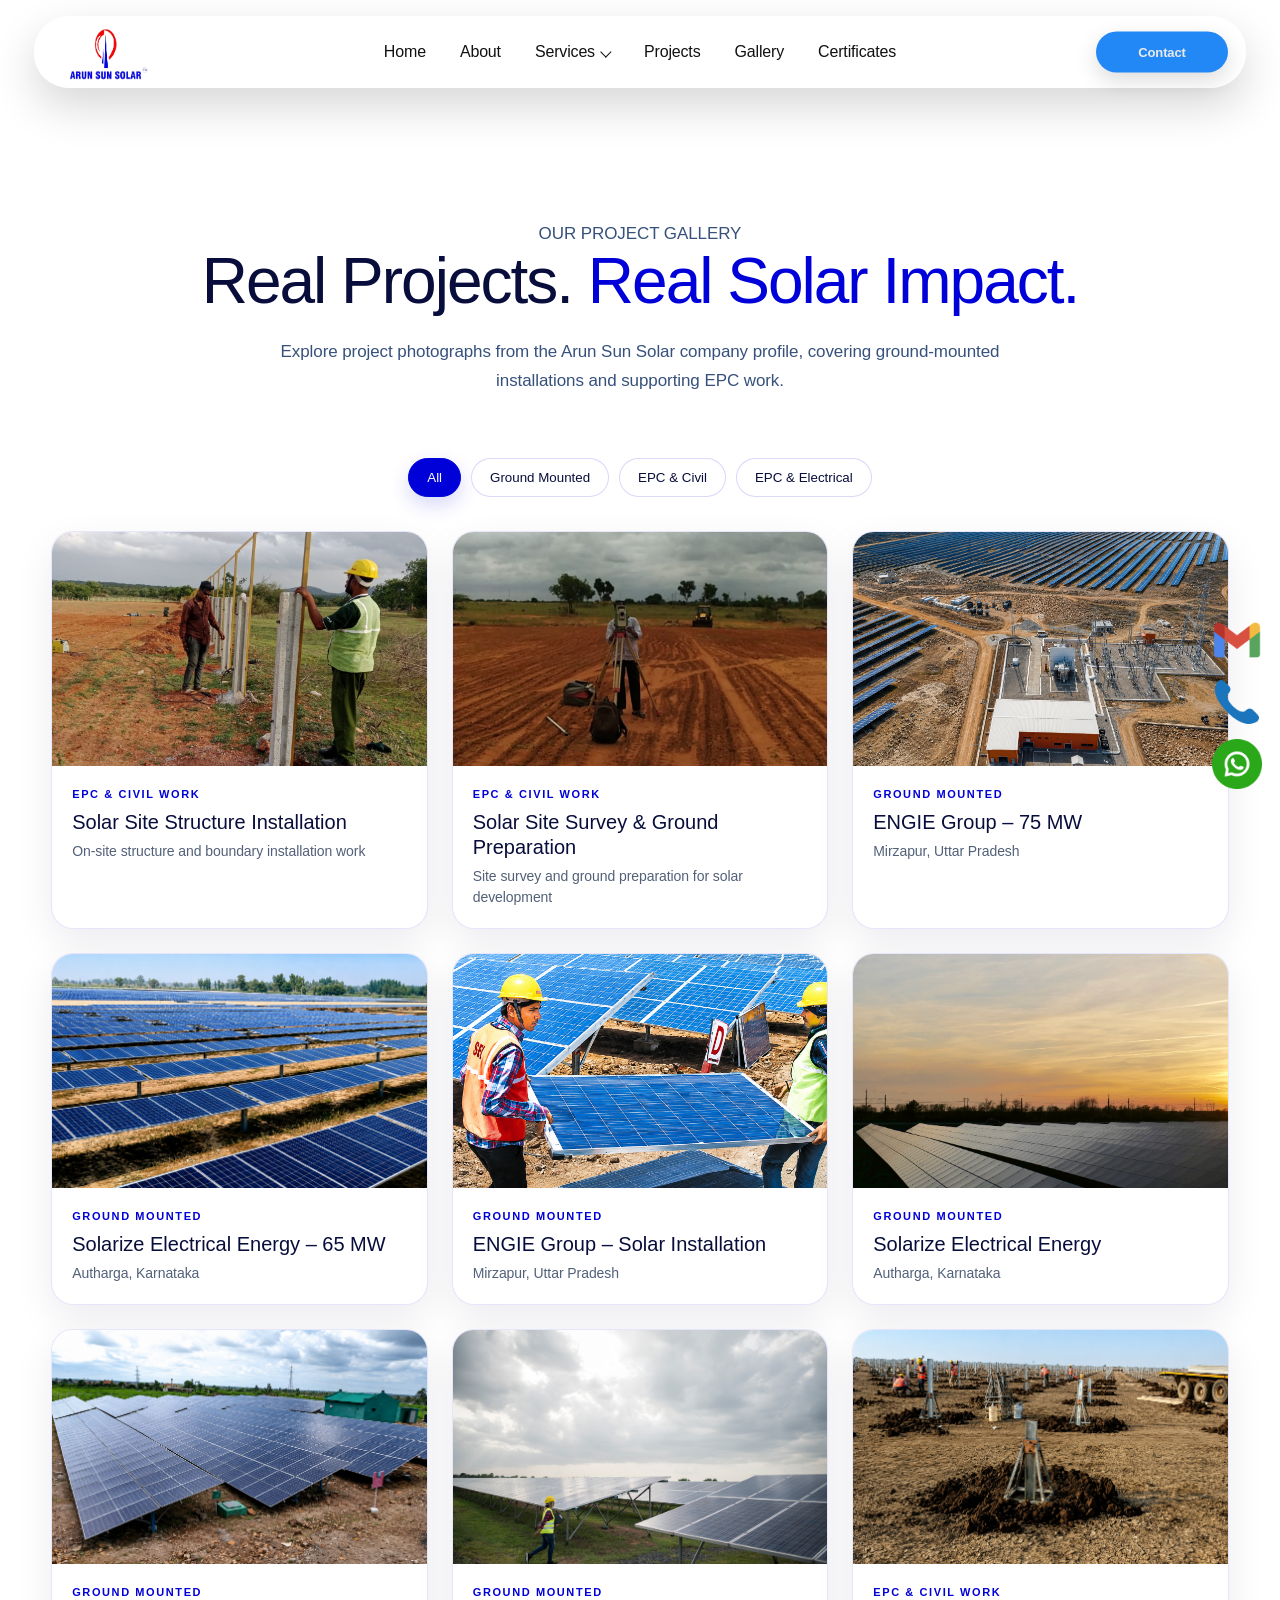
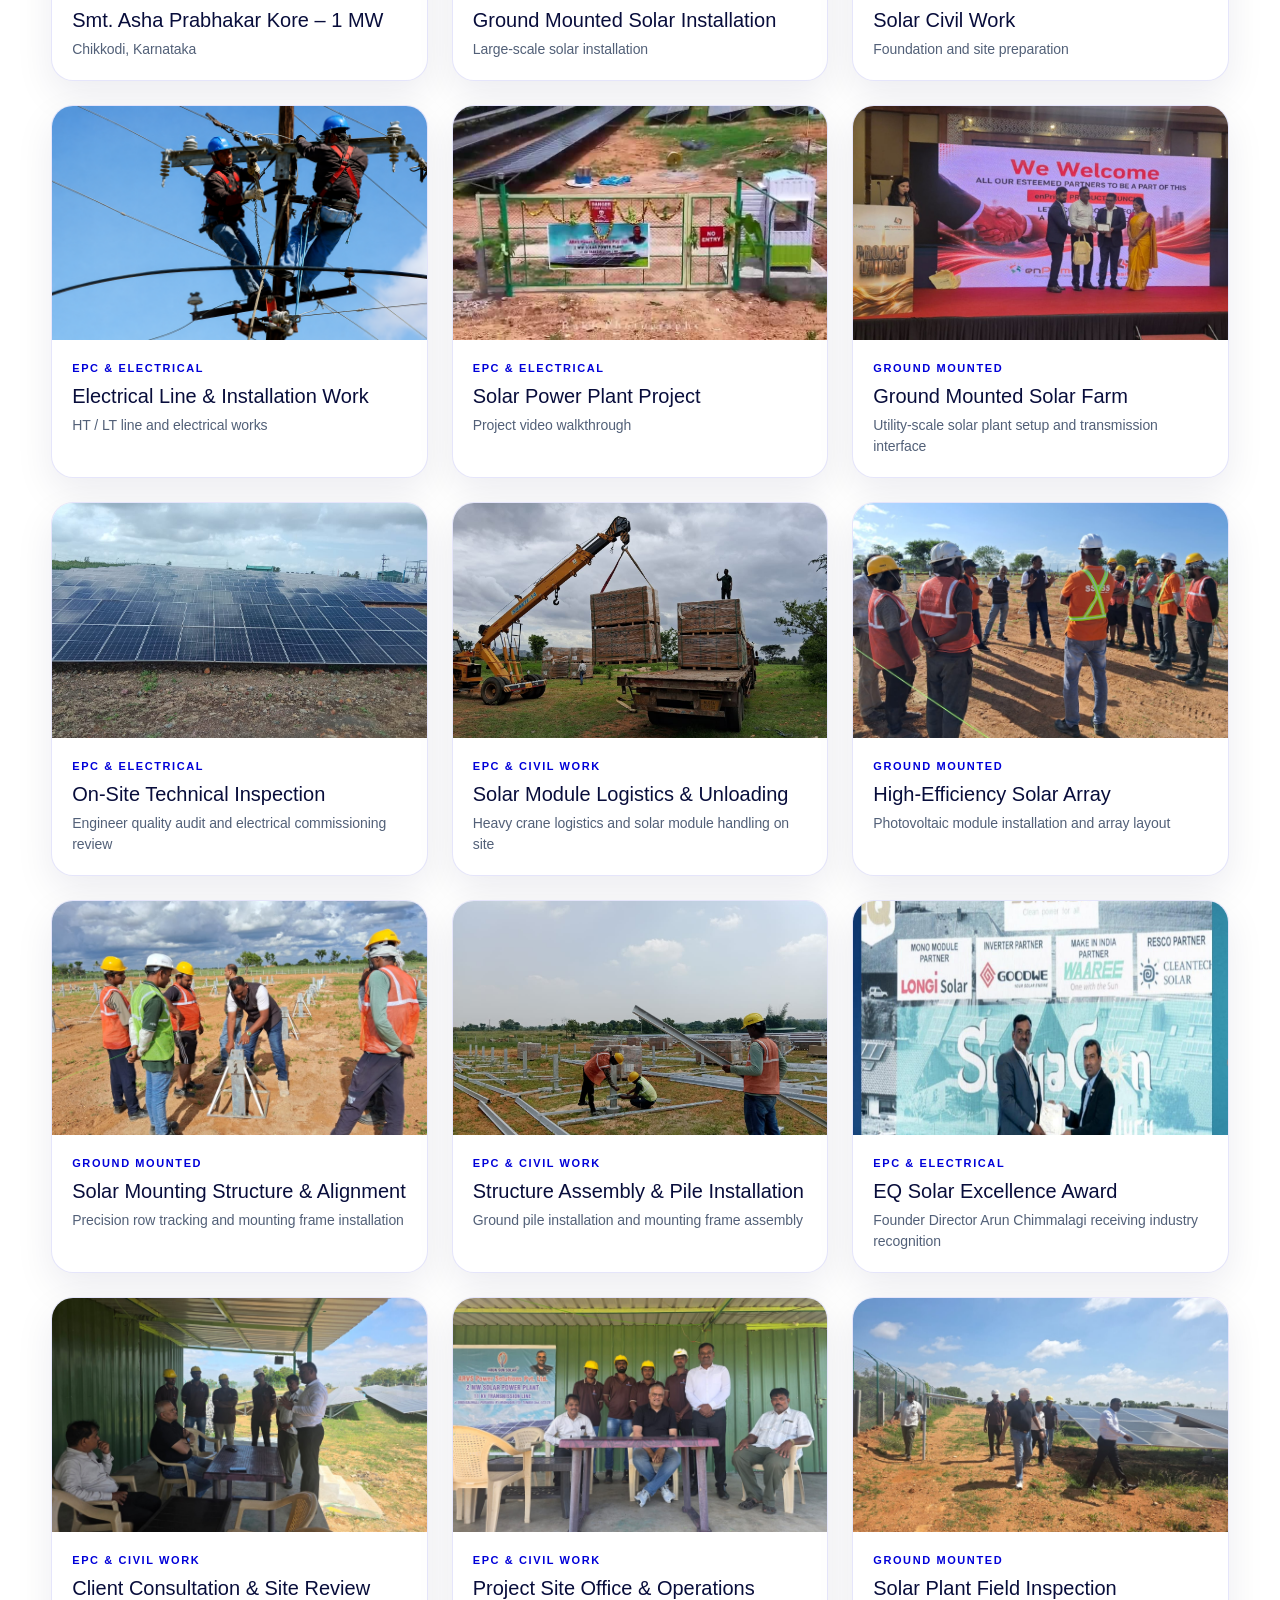
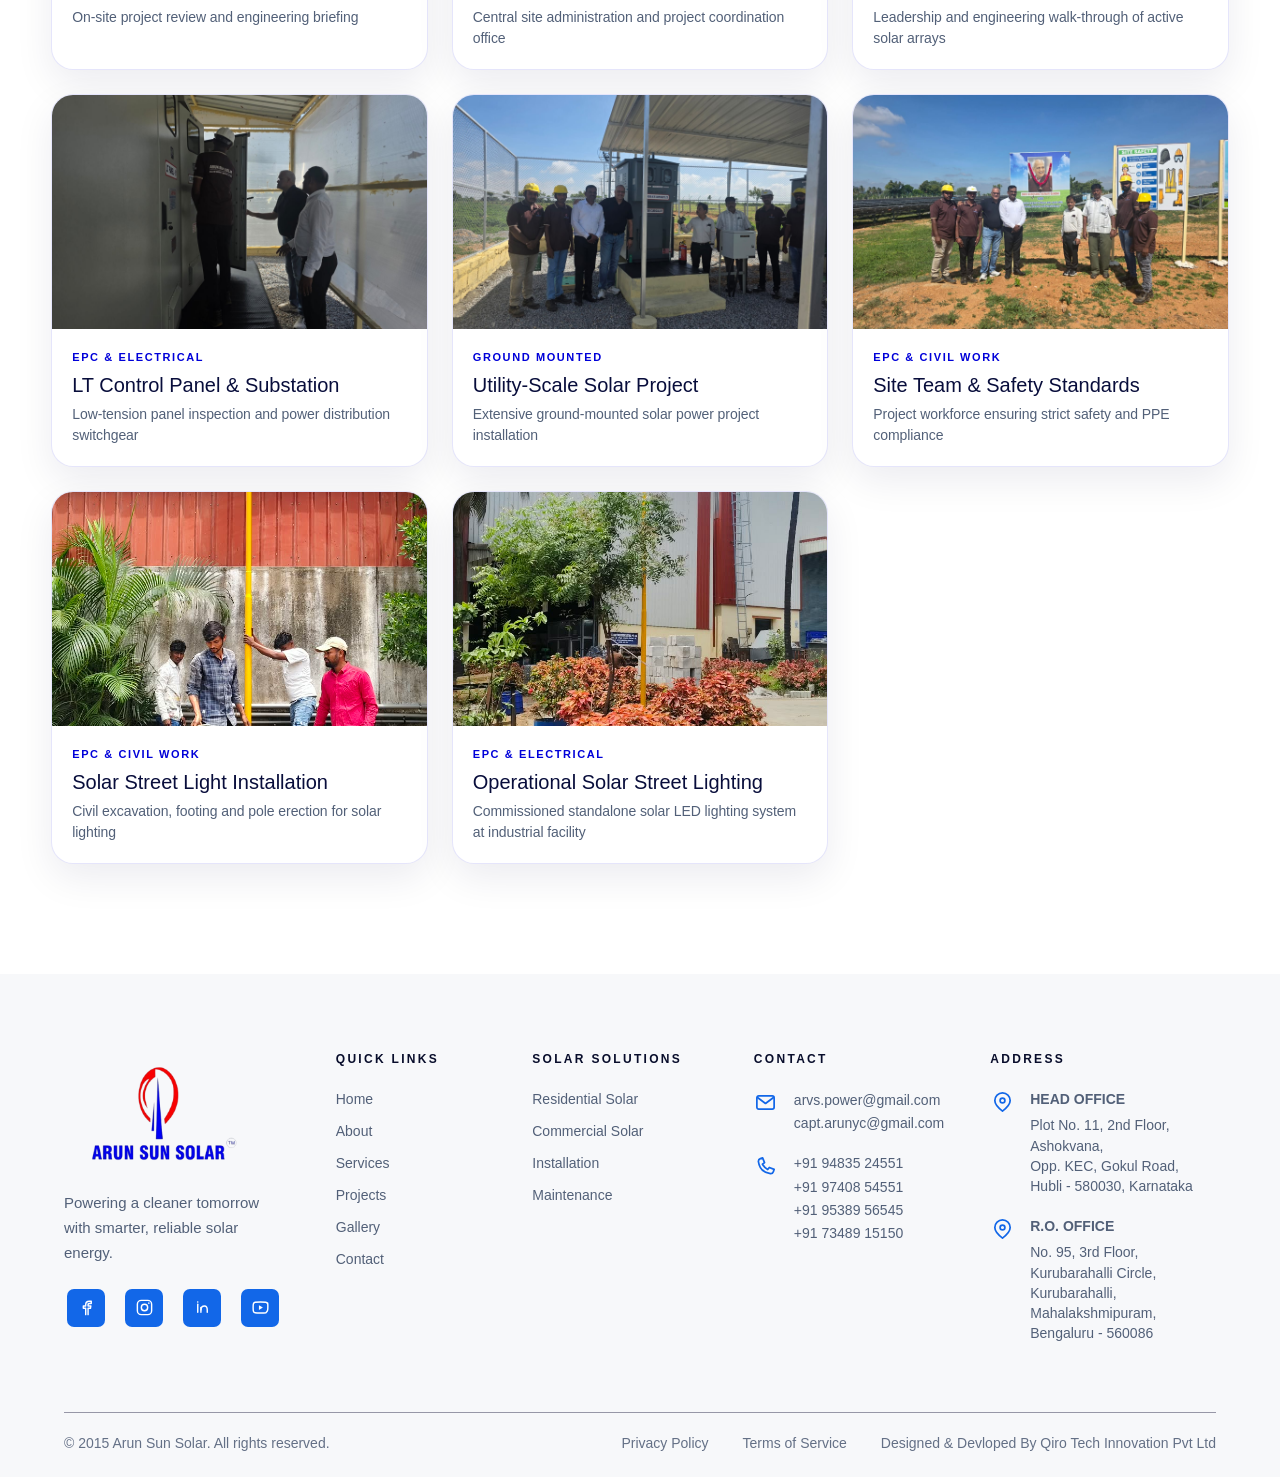
==== Arun_Sun_Solar_Final/gallery.html @ 2acf9d98 "Add Arun Sun Solar project" ====
<!DOCTYPE html>
<html lang="en">

<head>
    <meta charset="UTF-8">
    <meta name="viewport" content="width=device-width, initial-scale=1.0">
    <title>Arun Sun Solar </title>
    <link rel="icon" type="image/png" href="images/arun-sun-solar-logo.jpg">
    <link rel="preconnect" href="https://fonts.googleapis.com">
    <link rel="preconnect" href="https://fonts.gstatic.com" crossorigin>
    <link href="https://fonts.googleapis.com/css2?family=Inter:wght@300;400;500;600;700;800&display=swap"
        rel="stylesheet">

    <link rel="stylesheet" href="css/global.css">
    <link rel="stylesheet" href="css/navbar.css">
    <link rel="stylesheet" href="css/footer.css">
    <link rel="stylesheet" href="css/gallery.css">
    <link rel="stylesheet" href="./aktiv-grotesk-typography.css">
    <link rel="stylesheet" href="./section-font-size-controls.css">
</head>

<body class="gallery-page">
    <header class="navbar">
        <div class="navbar-container">
            <div class="nav-glass"><a href="index.html#home" class="logo" aria-label="Arun Sun Solar Home"><img
                        src="images/arun-sun-solar-logo.jpg" alt="Arun Sun Solar - ISO 9001-2015 Certified Company"></a>
                <nav class="nav-menu" aria-label="Primary navigation">

                    <a href="index.html#home">Home</a>

                    <a href="about.html">About</a>

                    <div class="nav-dropdown">
                        <button class="nav-dropdown-trigger" type="button" aria-expanded="false" aria-haspopup="true">
                            <span>Services</span>
                            <span class="nav-dropdown-chevron" aria-hidden="true">⌄</span>
                        </button>
                        <div class="nav-dropdown-menu" role="menu">
                            <a href="service-ground-mounted-work.html" role="menuitem">Solar Ground Mounted Work System</a>
                            <a href="service-ground-mounting.html" role="menuitem">Solar Ground Mounting Services</a>
                            <a href="service-overhead-electrical-lines.html" role="menuitem">Overhead Electrical Line Services</a>
                            <a href="service-solar-civil-work.html" role="menuitem">Solar Civil Work Services</a>
                        </div>
                    </div>

                    <a href="projects.html">Projects</a>

                    <a href="gallery.html">Gallery</a>

                    <a href="certificates.html">
                        Certificates
                    </a>

                </nav>
                <!-- MOBILE NAVIGATION TOGGLE -->
                <button class="mobile-menu-toggle" type="button" aria-label="Open navigation menu" aria-expanded="false"
                    aria-controls="mobileNavigation">
                    <span></span>
                    <span></span>
                    <span></span>
                </button>
            </div><a href="quote.html" class="nav-cta">Contact </a>
        </div>
    </header>
    <main>
        <section class="gallery-hero">
            <p class="gallery-kicker">OUR PROJECT GALLERY</p>
            <h1>Real Projects. <span>Real Solar Impact.</span></h1>
            <p>Explore project photographs from the Arun Sun Solar company profile, covering ground-mounted
                installations and supporting EPC work.</p>
        </section>
        <section class="gallery-section" aria-label="Arun Sun Solar project gallery">
            <div class="gallery-filters" role="tablist" aria-label="Gallery filters"><button
                    class="gallery-filter active" data-filter="all" type="button">All</button><button
                    class="gallery-filter" data-filter="Ground Mounted" type="button">Ground Mounted</button><button
                    class="gallery-filter" data-filter="EPC & Civil Work" type="button">EPC & Civil</button><button
                    class="gallery-filter" data-filter="EPC & Electrical" type="button">EPC & Electrical</button></div>
            <div class="gallery-grid">
                <article class="gallery-card" data-category="EPC & Civil Work" data-index="8"><button
                        class="gallery-open" type="button" aria-label="View Solar Site Structure Installation"><img
                            src="images/gallery/solar-site-structure-installation.jpg"
                            alt="Solar site structure installation work"><span class="gallery-overlay"><span
                                class="gallery-view">VIEW IMAGE <b>↗</b></span></span></button>
                    <div class="gallery-caption"><span>EPC & Civil Work</span>
                        <h2>Solar Site Structure Installation</h2>
                        <p>On-site structure and boundary installation work</p>
                    </div>
                </article>
                <article class="gallery-card" data-category="EPC & Civil Work" data-index="9"><button
                        class="gallery-open" type="button"
                        aria-label="View Solar Site Survey and Ground Preparation"><img
                            src="images/gallery/solar-site-survey-ground-preparation.jpg"
                            alt="Solar site survey and ground preparation"><span class="gallery-overlay"><span
                                class="gallery-view">VIEW IMAGE <b>↗</b></span></span></button>
                    <div class="gallery-caption"><span>EPC & Civil Work</span>
                        <h2>Solar Site Survey &amp; Ground Preparation</h2>
                        <p>Site survey and ground preparation for solar development</p>
                    </div>
                </article>
                <article class="gallery-card" data-category="Ground Mounted" data-index="0"><button class="gallery-open"
                        type="button" aria-label="View ENGIE Group – 75 MW"><img src="images/gallery/engie-mirzapur.jpg"
                            alt="ENGIE Group – 75 MW"><span class="gallery-overlay"><span class="gallery-view">VIEW
                                IMAGE <b>↗</b></span></span></button>
                    <div class="gallery-caption"><span>Ground Mounted</span>
                        <h2>ENGIE Group – 75 MW</h2>
                        <p>Mirzapur, Uttar Pradesh</p>
                    </div>
                </article>
                <article class="gallery-card" data-category="Ground Mounted" data-index="1"><button class="gallery-open"
                        type="button" aria-label="View Solarize Electrical Energy – 65 MW"><img
                            src="images/gallery/solarise-autharga.jpg" alt="Solarize Electrical Energy – 65 MW"><span
                            class="gallery-overlay"><span class="gallery-view">VIEW IMAGE
                                <b>↗</b></span></span></button>
                    <div class="gallery-caption"><span>Ground Mounted</span>
                        <h2>Solarize Electrical Energy – 65 MW</h2>
                        <p>Autharga, Karnataka</p>
                    </div>
                </article>
                <article class="gallery-card" data-category="Ground Mounted" data-index="2"><button class="gallery-open"
                        type="button" aria-label="View ENGIE Group – Solar Installation"><img
                            src="images/gallery/engie-installation.jpg" alt="ENGIE Group – Solar Installation"><span
                            class="gallery-overlay"><span class="gallery-view">VIEW IMAGE
                                <b>↗</b></span></span></button>
                    <div class="gallery-caption"><span>Ground Mounted</span>
                        <h2>ENGIE Group – Solar Installation</h2>
                        <p>Mirzapur, Uttar Pradesh</p>
                    </div>
                </article>
                <article class="gallery-card" data-category="Ground Mounted" data-index="3"><button class="gallery-open"
                        type="button" aria-label="View Solarize Electrical Energy"><img
                            src="images/gallery/solarize-field.jpg" alt="Solarize Electrical Energy"><span
                            class="gallery-overlay"><span class="gallery-view">VIEW IMAGE
                                <b>↗</b></span></span></button>
                    <div class="gallery-caption"><span>Ground Mounted</span>
                        <h2>Solarize Electrical Energy</h2>
                        <p>Autharga, Karnataka</p>
                    </div>
                </article>
                <article class="gallery-card" data-category="Ground Mounted" data-index="4"><button class="gallery-open"
                        type="button" aria-label="View Smt. Asha Prabhakar Kore – 1 MW"><img
                            src="images/gallery/asha-prabhakar.jpg" alt="Smt. Asha Prabhakar Kore – 1 MW"><span
                            class="gallery-overlay"><span class="gallery-view">VIEW IMAGE
                                <b>↗</b></span></span></button>
                    <div class="gallery-caption"><span>Ground Mounted</span>
                        <h2>Smt. Asha Prabhakar Kore – 1 MW</h2>
                        <p>Chikkodi, Karnataka</p>
                    </div>
                </article>
                <article class="gallery-card" data-category="Ground Mounted" data-index="5"><button class="gallery-open"
                        type="button" aria-label="View Ground Mounted Solar Installation"><img
                            src="images/gallery/ground-mounting.jpg" alt="Ground Mounted Solar Installation"><span
                            class="gallery-overlay"><span class="gallery-view">VIEW IMAGE
                                <b>↗</b></span></span></button>
                    <div class="gallery-caption"><span>Ground Mounted</span>
                        <h2>Ground Mounted Solar Installation</h2>
                        <p>Large-scale solar installation</p>
                    </div>
                </article>
                <article class="gallery-card" data-category="EPC & Civil Work" data-index="6"><button
                        class="gallery-open" type="button" aria-label="View Solar Civil Work"><img
                            src="images/gallery/solar-civil-work.jpg" alt="Solar Civil Work"><span
                            class="gallery-overlay"><span class="gallery-view">VIEW IMAGE
                                <b>↗</b></span></span></button>
                    <div class="gallery-caption"><span>EPC & Civil Work</span>
                        <h2>Solar Civil Work</h2>
                        <p>Foundation and site preparation</p>
                    </div>
                </article>
                <article class="gallery-card" data-category="EPC & Electrical" data-index="7"><button
                        class="gallery-open" type="button" aria-label="View Electrical Line & Installation Work"><img
                            src="images/gallery/electrical-line-work.jpg"
                            alt="Electrical Line & Installation Work"><span class="gallery-overlay"><span
                                class="gallery-view">VIEW IMAGE <b>↗</b></span></span></button>
                    <div class="gallery-caption"><span>EPC & Electrical</span>
                        <h2>Electrical Line & Installation Work</h2>
                        <p>HT / LT line and electrical works</p>
                    </div>
                </article>
                <article class="gallery-card" data-category="EPC & Electrical" data-index="10" data-media-type="video"
                    data-video="images/gallery/solar-power-plant-project.mp4"
                    data-poster="images/gallery/solar-power-plant-project-poster.jpg"><button class="gallery-open"
                        type="button" aria-label="Play Solar Power Plant Project Video"><img
                            src="images/gallery/solar-power-plant-project-poster.jpg"
                            alt="Solar power plant project video preview"><span class="gallery-overlay"><span
                                class="gallery-view">PLAY VIDEO <b>▶</b></span></span></button>
                    <div class="gallery-caption"><span>EPC &amp; Electrical</span>
                        <h2>Solar Power Plant Project</h2>
                        <p>Project video walkthrough</p>
                    </div>
                </article>
                <article class="gallery-card" data-category="Ground Mounted" data-index="11"><button
                        class="gallery-open" type="button" aria-label="View Ground Mounted Solar Farm"><img
                            src="images/gallery/Gallery.jpeg"
                            alt="Ground mounted solar farm"><span class="gallery-overlay"><span
                                class="gallery-view">VIEW IMAGE <b>↗</b></span></span></button>
                    <div class="gallery-caption"><span>Ground Mounted</span>
                        <h2>Ground Mounted Solar Farm</h2>
                        <p>Utility-scale solar plant setup and transmission interface</p>
                    </div>
                </article>
                <article class="gallery-card" data-category="EPC & Electrical" data-index="12"><button
                        class="gallery-open" type="button" aria-label="View On-Site Technical Inspection"><img
                            src="images/gallery/Gallery1.jpeg"
                            alt="On-site technical inspection"><span class="gallery-overlay"><span
                                class="gallery-view">VIEW IMAGE <b>↗</b></span></span></button>
                    <div class="gallery-caption"><span>EPC & Electrical</span>
                        <h2>On-Site Technical Inspection</h2>
                        <p>Engineer quality audit and electrical commissioning review</p>
                    </div>
                </article>
                <article class="gallery-card" data-category="EPC & Civil Work" data-index="13"><button
                        class="gallery-open" type="button" aria-label="View Solar Module Logistics & Unloading"><img
                            src="images/gallery/Gallery2.jpeg"
                            alt="Solar module logistics and unloading"><span class="gallery-overlay"><span
                                class="gallery-view">VIEW IMAGE <b>↗</b></span></span></button>
                    <div class="gallery-caption"><span>EPC & Civil Work</span>
                        <h2>Solar Module Logistics &amp; Unloading</h2>
                        <p>Heavy crane logistics and solar module handling on site</p>
                    </div>
                </article>
                <article class="gallery-card" data-category="Ground Mounted" data-index="14"><button
                        class="gallery-open" type="button" aria-label="View High-Efficiency Solar Array"><img
                            src="images/gallery/Gallery3.jpeg"
                            alt="High-efficiency solar array"><span class="gallery-overlay"><span
                                class="gallery-view">VIEW IMAGE <b>↗</b></span></span></button>
                    <div class="gallery-caption"><span>Ground Mounted</span>
                        <h2>High-Efficiency Solar Array</h2>
                        <p>Photovoltaic module installation and array layout</p>
                    </div>
                </article>
                <article class="gallery-card" data-category="Ground Mounted" data-index="15"><button
                        class="gallery-open" type="button" aria-label="View Solar Mounting Structure & Alignment"><img
                            src="images/gallery/Gallery4.jpeg"
                            alt="Solar mounting structure and alignment"><span class="gallery-overlay"><span
                                class="gallery-view">VIEW IMAGE <b>↗</b></span></span></button>
                    <div class="gallery-caption"><span>Ground Mounted</span>
                        <h2>Solar Mounting Structure &amp; Alignment</h2>
                        <p>Precision row tracking and mounting frame installation</p>
                    </div>
                </article>
                <article class="gallery-card" data-category="EPC & Civil Work" data-index="16"><button
                        class="gallery-open" type="button" aria-label="View Structure Assembly & Pile Installation"><img
                            src="images/gallery/Gallery5.jpeg"
                            alt="Structure assembly and pile installation"><span class="gallery-overlay"><span
                                class="gallery-view">VIEW IMAGE <b>↗</b></span></span></button>
                    <div class="gallery-caption"><span>EPC & Civil Work</span>
                        <h2>Structure Assembly &amp; Pile Installation</h2>
                        <p>Ground pile installation and mounting frame assembly</p>
                    </div>
                </article>
                <article class="gallery-card" data-category="EPC & Electrical" data-index="17"><button
                        class="gallery-open" type="button" aria-label="View EQ International Solar Excellence Award"><img
                            src="images/gallery/Gallery6.jpeg"
                            alt="EQ International solar excellence award"><span class="gallery-overlay"><span
                                class="gallery-view">VIEW IMAGE <b>↗</b></span></span></button>
                    <div class="gallery-caption"><span>EPC & Electrical</span>
                        <h2>EQ Solar Excellence Award</h2>
                        <p>Founder Director Arun Chimmalagi receiving industry recognition</p>
                    </div>
                </article>
                <article class="gallery-card" data-category="EPC & Civil Work" data-index="18"><button
                        class="gallery-open" type="button" aria-label="View Client Consultation & Site Review"><img
                            src="images/gallery/Gallery7.jpeg"
                            alt="Client consultation and site review"><span class="gallery-overlay"><span
                                class="gallery-view">VIEW IMAGE <b>↗</b></span></span></button>
                    <div class="gallery-caption"><span>EPC & Civil Work</span>
                        <h2>Client Consultation &amp; Site Review</h2>
                        <p>On-site project review and engineering briefing</p>
                    </div>
                </article>
                <article class="gallery-card" data-category="EPC & Civil Work" data-index="19"><button
                        class="gallery-open" type="button" aria-label="View Project Site Office & Team Operations"><img
                            src="images/gallery/Gallery8.jpeg"
                            alt="Project site office and team operations"><span class="gallery-overlay"><span
                                class="gallery-view">VIEW IMAGE <b>↗</b></span></span></button>
                    <div class="gallery-caption"><span>EPC & Civil Work</span>
                        <h2>Project Site Office &amp; Operations</h2>
                        <p>Central site administration and project coordination office</p>
                    </div>
                </article>
                <article class="gallery-card" data-category="Ground Mounted" data-index="20"><button
                        class="gallery-open" type="button" aria-label="View Solar Plant Field Inspection"><img
                            src="images/gallery/Gallery9.jpeg"
                            alt="Solar plant field inspection"><span class="gallery-overlay"><span
                                class="gallery-view">VIEW IMAGE <b>↗</b></span></span></button>
                    <div class="gallery-caption"><span>Ground Mounted</span>
                        <h2>Solar Plant Field Inspection</h2>
                        <p>Leadership and engineering walk-through of active solar arrays</p>
                    </div>
                </article>
                <article class="gallery-card" data-category="EPC & Electrical" data-index="21"><button
                        class="gallery-open" type="button" aria-label="View LT Control Panel & Substation"><img
                            src="images/gallery/Gallery10.jpeg"
                            alt="LT control panel and substation"><span class="gallery-overlay"><span
                                class="gallery-view">VIEW IMAGE <b>↗</b></span></span></button>
                    <div class="gallery-caption"><span>EPC & Electrical</span>
                        <h2>LT Control Panel &amp; Substation</h2>
                        <p>Low-tension panel inspection and power distribution switchgear</p>
                    </div>
                </article>
                <article class="gallery-card" data-category="Ground Mounted" data-index="22"><button
                        class="gallery-open" type="button" aria-label="View Utility-Scale Solar Project"><img
                            src="images/gallery/Gallery11.jpeg"
                            alt="Utility-scale solar project"><span class="gallery-overlay"><span
                                class="gallery-view">VIEW IMAGE <b>↗</b></span></span></button>
                    <div class="gallery-caption"><span>Ground Mounted</span>
                        <h2>Utility-Scale Solar Project</h2>
                        <p>Extensive ground-mounted solar power project installation</p>
                    </div>
                </article>
                <article class="gallery-card" data-category="EPC & Civil Work" data-index="23"><button
                        class="gallery-open" type="button" aria-label="View Site Team & Safety Standards"><img
                            src="images/gallery/Gallery12.jpeg"
                            alt="Site team and safety standards"><span class="gallery-overlay"><span
                                class="gallery-view">VIEW IMAGE <b>↗</b></span></span></button>
                    <div class="gallery-caption"><span>EPC & Civil Work</span>
                        <h2>Site Team &amp; Safety Standards</h2>
                        <p>Project workforce ensuring strict safety and PPE compliance</p>
                    </div>
                </article>
                <article class="gallery-card" data-category="EPC & Civil Work" data-index="24"><button
                        class="gallery-open" type="button" aria-label="View Solar Street Light Pole Installation"><img
                            src="images/gallery/Gallery13.jpeg"
                            alt="Solar street light pole installation"><span class="gallery-overlay"><span
                                class="gallery-view">VIEW IMAGE <b>↗</b></span></span></button>
                    <div class="gallery-caption"><span>EPC & Civil Work</span>
                        <h2>Solar Street Light Installation</h2>
                        <p>Civil excavation, footing and pole erection for solar lighting</p>
                    </div>
                </article>
                <article class="gallery-card" data-category="EPC & Electrical" data-index="25"><button
                        class="gallery-open" type="button" aria-label="View Operational Solar Street Lighting"><img
                            src="images/gallery/Gallery14.jpeg"
                            alt="Operational solar street lighting"><span class="gallery-overlay"><span
                                class="gallery-view">VIEW IMAGE <b>↗</b></span></span></button>
                    <div class="gallery-caption"><span>EPC & Electrical</span>
                        <h2>Operational Solar Street Lighting</h2>
                        <p>Commissioned standalone solar LED lighting system at industrial facility</p>
                    </div>
                </article>
            </div>
        </section>
        <div class="gallery-lightbox" aria-hidden="true">
            <div class="gallery-lightbox-backdrop" data-close="true"></div>
            <div class="gallery-lightbox-panel" role="dialog" aria-modal="true" aria-label="Project image viewer">
                <button class="gallery-close" type="button" aria-label="Close">×</button><button class="gallery-prev"
                    type="button" aria-label="Previous image">‹</button>
                <div class="gallery-lightbox-media"><img src="" alt=""><video src="" controls playsinline
                        preload="metadata"></video></div><button class="gallery-next" type="button"
                    aria-label="Next image">›</button>
                <div class="gallery-lightbox-info"><span id="galleryLightboxCategory"></span>
                    <h2 id="galleryLightboxTitle"></h2>
                    <p id="galleryLightboxLocation"></p>
                </div>
            </div>
        </div>
    </main>
    <footer class="footer">
        <div class="footer-container">
            <div class="footer-brand">
                <img src="images/logo/footer-logo.png" alt="Arun Sun Solar" class="footer-logo">
                <p>Powering a cleaner tomorrow with smarter, reliable solar energy.</p>
                <div class="footer-social-links" aria-label="Social media links">
                    <a href="#" aria-label="Facebook"><span class="social-icon"><svg viewBox="0 0 24 24">
                                <path
                                    d="M14 21v-8h3l.5-3H14V8.5c0-1 .3-1.5 1.6-1.5H18V4.2C17.4 4.1 16.5 4 15.5 4 12.5 4 11 5.8 11 8.3V10H8v3h3v8">
                                </path>
                            </svg></span></a>
                    <a href="#" aria-label="Instagram"><span class="social-icon"><svg viewBox="0 0 24 24">
                                <rect x="3" y="3" width="18" height="18" rx="5"></rect>
                                <circle cx="12" cy="12" r="4"></circle>
                                <circle class="instagram-dot" cx="17.5" cy="6.5" r="1"></circle>
                            </svg></span></a>
                    <a href="#" aria-label="LinkedIn"><span class="social-icon"><svg viewBox="0 0 24 24">
                                <path d="M6 8v10"></path>
                                <circle class="linkedin-dot" cx="6" cy="5" r="1"></circle>
                                <path d="M10 18v-6"></path>
                                <path d="M10 15c0-3 2-5 4.5-5 2.5 0 3.5 2 3.5 5v3"></path>
                            </svg></span></a>
                    <a href="#" aria-label="YouTube"><span class="social-icon"><svg viewBox="0 0 24 24">
                                <path
                                    d="M21 7.5c-.2-1.1-1.1-2-2.2-2.2C17.2 5 12 5 12 5s-5.2 0-6.8.3C4.1 5.5 3.2 6.4 3 7.5 2.7 9.1 2.7 12 2.7 12s0 2.9.3 4.5c.2 1.1 1.1 2 2.2 2.2C6.8 19 12 19 12 19s5.2 0 6.8-.3c1.1-1.1 2-2.2 2.2-3.5.3-1.6.3-4.5.3-4.5s0-2.9-.3-4.5z">
                                </path>
                                <polygon class="youtube-play" points="10,9 10,15 15,12"></polygon>
                            </svg></span></a>
                </div>
            </div>
            <div class="footer-column">
                <h3>QUICK LINKS</h3>
                <ul>
                    <li><a href="index.html#home">Home</a></li>
                    <li><a href="index.html#about">About</a></li>
                    <li><a href="index.html#services">Services</a></li>
                    <li><a href="projects.html">Projects</a></li>
                    <li><a href="gallery.html">Gallery</a></li>
                    <li><a href="quote.html">Contact</a></li>
                </ul>
            </div>
            <div class="footer-column">
                <h3>SOLAR SOLUTIONS</h3>
                <ul>
                    <li><a href="index.html#residential">Residential Solar</a></li>
                    <li><a href="index.html#commercial">Commercial Solar</a></li>
                    <li><a href="index.html#installation">Installation</a></li>
                    <li><a href="index.html#maintenance">Maintenance</a></li>
                </ul>
            </div>
            <div class="footer-column footer-contact">
                <h3>CONTACT</h3>
                <div class="footer-contact-list">
                    <div class="footer-contact-item"><span class="contact-icon"><svg viewbox="0 0 24 24">
                                <rect height="14" rx="2" width="18" x="3" y="5"></rect>
                                <path d="m4 7 8 6 8-6"></path>
                            </svg></span>
                        <div class="contact-details"><a href="mailto:arvs.power@gmail.com">arvs.power@gmail.com</a><a
                                href="mailto:capt.arunyc@gmail.com">capt.arunyc@gmail.com</a></div>
                    </div>
                    <div class="footer-contact-item"><span class="contact-icon"><svg viewbox="0 0 24 24">
                                <path
                                    d="M6.6 3.8 9 3l2 5-2.2 1.7a15.5 15.5 0 0 0 5.5 5.5L16 13l5 2-.8 2.4a3 3 0 0 1-3.1 2C10.2 18.4 5.6 13.8 4.6 6.9a3 3 0 0 1 2-3.1Z">
                                </path>
                            </svg></span>
                        <div class="contact-details"><a href="tel:+919483524551">+91 94835 24551</a><a
                                href="tel:+919740854551">+91 97408 54551</a><a href="tel:+919538956545">+91 95389
                                56545</a><a href="tel:+917348915150">+91 73489 15150</a></div>
                    </div>
                </div>
            </div>

            <div class="footer-column footer-address-column">
                <h3>ADDRESS</h3>
                <div class="footer-contact-list">
                    <div class="footer-contact-item footer-address"><span class="contact-icon"><svg viewbox="0 0 24 24">
                                <path d="M20 10c0 5-8 11-8 11S4 15 4 10a8 8 0 1 1 16 0Z"></path>
                                <circle cx="12" cy="10" r="2.5"></circle>
                            </svg></span>
                        <div class="contact-details"><strong>HEAD OFFICE</strong><span>Plot No. 11, 2nd Floor,
                                Ashokvana,<br />Opp. KEC, Gokul Road,<br />Hubli - 580030, Karnataka</span></div>
                    </div>
                    <div class="footer-contact-item footer-address"><span class="contact-icon"><svg viewbox="0 0 24 24">
                                <path d="M20 10c0 5-8 11-8 11S4 15 4 10a8 8 0 1 1 16 0Z"></path>
                                <circle cx="12" cy="10" r="2.5"></circle>
                            </svg></span>
                        <div class="contact-details"><strong>R.O. OFFICE</strong><span>No. 95, 3rd Floor, Kurubarahalli
                                Circle,<br />Kurubarahalli, Mahalakshmipuram,<br />Bengaluru - 560086</span></div>
                    </div>
                </div>
            </div>
        </div>
        <div class="footer-bottom">
            <p>© 2015 Arun Sun Solar. All rights reserved.</p>
            <div class="footer-legal"><a href="#">Privacy Policy</a><a href="#">Terms of Service</a><a
                    href="https://qirotec.com/">Designed & Devloped By Qiro Tech Innovation Pvt Ltd
                </a>
            </div>
        </div>
    </footer>
    <script src="js/gallery.js"></script>
    <script src="js/mobile-nav.js"></script>

    <!-- FIXED CONTACT ACTIONS -->
    <div class="floating-contact-actions" aria-label="Quick contact options">
        <a href="mailto:arvs.power@gmail.com" aria-label="Email Arun Sun Solar">
            <img src="images/floating/communication.png" alt="Email">
        </a>
        <a href="tel:+919483524551" aria-label="Call Arun Sun Solar">
            <img src="images/floating/phone.png" alt="Phone">
        </a>
        <a href="https://wa.me/919483524551" target="_blank" rel="noopener noreferrer"
            aria-label="WhatsApp Arun Sun Solar">
            <img src="images/floating/whatsapp.png" alt="WhatsApp">
        </a>
    </div>

</body>

</html>
---- Arun_Sun_Solar_Final/css/global.css ----
/* GLOBAL RESET */

* {
    margin: 0;
    padding: 0;
    box-sizing: border-box;
}



/* HTML */

html {
    scroll-behavior: smooth;
    overflow-x: hidden;
}



/* BODY */

body {
    background-color: #ffffff;
    color: #111111;
    overflow-x: hidden;
}



/* LINKS */

a {
    text-decoration: none;
    color: inherit;
}



/* BUTTON / LINK CURSOR */

button,
a {
    cursor: pointer;
}
---- Arun_Sun_Solar_Final/css/navbar.css ----
@import url("https://fonts.googleapis.com/css2?family=Inter:wght@300;400;500;600;700;800&display=swap");


/* =========================================
   SWID-INSPIRED NAVBAR
   Desktop design preserved
========================================= */

.navbar {
    position: fixed;
    top: 0;
    left: 0;

    width: 100%;

    z-index: 1000;

    background: transparent;

    pointer-events: none;
}


.navbar-container {
    width: 100%;

    max-width: 1440px;

    min-height: 88px;

    margin: 0 auto;

    padding: 16px 34px;

    display: flex;

    align-items: center;

    justify-content: space-between;

    box-sizing: border-box;
}


/* =========================================
   GLASS NAVBAR
========================================= */

.nav-glass {
    position: relative;

    width: 100%;

    height: 72px;

    display: flex;

    align-items: center;

    box-sizing: border-box;

    padding: 0 18px 0 20px;

    background: rgba(255, 255, 255, 0.72);

    border: 1px solid rgba(255, 255, 255, 0.65);

    border-radius: 35px;
    box-shadow:
        0 18px 45px rgba(0, 0, 0, .16),
        inset 0 1px 0 rgba(255, 255, 255, .72),
        inset 0 -1px 0 rgba(255, 255, 255, .16);

    -webkit-backdrop-filter: blur(18px) saturate(135%);
    backdrop-filter: blur(18px) saturate(135%);

    
    pointer-events: auto;
}


/* =========================================
   LOGO
========================================= */

.logo {
    position: relative;

    width: 150px;

    height: 68px;

    flex: 0 0 150px;

    display: flex;

    align-items: center;

    justify-content: flex-start;

    padding: 0;

    text-decoration: none;

    overflow: visible;
}


.logo img {
    display: block;

    width: 142px;

    height: 62px;

    object-fit: contain;

    object-position: left center;

    filter: none;
}


/* =========================================
   DESKTOP NAVIGATION
========================================= */

.nav-menu {
    position: absolute;

    left: 50%;

    transform: translateX(-50%);

    display: flex;

    align-items: center;

    justify-content: center;

    gap: 34px;

    white-space: nowrap;
}


.nav-menu a {
    position: relative;

    display: inline-flex;

    align-items: center;

    color: #111111;

    font-family: "Aktiv Grotesk", Verdana, sans-serif;

    font-size: 16px;

    line-height: 1;

    font-weight: 500;

    letter-spacing: -0.01em;

    text-decoration: none;

    white-space: nowrap;

    transition: color 0.25s ease;
}


.nav-menu a::after {
    content: "";

    position: absolute;

    left: 0;

    bottom: -9px;

    width: 0;

    height: 1.5px;

    border-radius: 999px;

    background: #111111;

    transition: width 0.25s ease;
}


.nav-menu a:hover {
    color: #111111;

    transform: none;
}


.nav-menu a:hover::after {
    width: 100%;
}


/* =========================================
   DESKTOP CONTACT BUTTON
========================================= */

.nav-cta {
    position: absolute;

    right: 52px;

    top: 52px;

    transform: translateY(-50%);

    z-index: 10;

    display: inline-flex;

    align-items: center;

    justify-content: center;

    gap: 10px;

    min-width: 132px;

    padding: 13px 20px;

    box-sizing: border-box;

    background: #2288f5;

    color: #ebeaea;

    font-family: "Aktiv Grotesk", Verdana, sans-serif;

    font-size: 13px;

    font-weight: 600;

    letter-spacing: -0.01em;

    text-decoration: none;

    border-radius: 999px;

    white-space: nowrap;

    box-shadow: 0 8px 22px rgba(0, 0, 0, 0.14);

    transition:
        background 0.25s ease,
        transform 0.25s ease,
        box-shadow 0.25s ease;

    pointer-events: auto;
}


.nav-cta span {
    font-size: 17px;

    line-height: 1;

    transition: transform 0.25s ease;
}


.nav-cta:hover {
    background: #2288f5;

    color: #ebeaea;

    transform: translateY(calc(-50% - 2px));

    box-shadow: 0 12px 28px rgba(0, 0, 0, 0.20);
}


.nav-cta:hover span {
    transform: translateX(3px);
}


/* =========================================
   MOBILE MENU TOGGLE
   Hidden on desktop
========================================= */

.mobile-menu-toggle {
    display: none;
}


/* =========================================================
   1180px AND BELOW
========================================================= */

@media screen and (max-width: 1180px) {

    .navbar-container {
        padding: 14px 22px;
    }

    .nav-menu {
        gap: 22px;
    }

    .nav-menu a {
        font-size: 13px;
    }

    .nav-cta {
        right: 38px;

        min-width: 118px;

        padding: 12px 17px;
    }

    .logo {
        width: 132px;

        flex-basis: 132px;
    }

    .logo img {
        width: 126px;
    }
}


/* =========================================================
   900px AND BELOW
========================================================= */

@media screen and (max-width: 900px) {

    .navbar-container {
        padding: 12px 20px;
    }

    .nav-glass {
        height: 66px;

        border-radius: 30px;
    }

    .logo {
        width: 120px;

        height: 62px;

        flex-basis: 120px;
    }

    .logo img {
        width: 112px;

        height: 56px;
    }

    .nav-menu {
        gap: 14px;
    }

    .nav-menu a {
        font-size: 11px;
    }

    .nav-cta {
        right: 30px;

        min-width: 105px;

        padding: 11px 14px;

        font-size: 11px;
    }
}


/* =========================================================
   768px AND BELOW
   MOBILE
========================================================= */

@media screen and (max-width: 768px) {

    .navbar {
        width: 100%;

        overflow: visible;
    }

    .navbar-container {
        width: 100%;

        min-height: 76px;

        padding: 10px 20px;

        box-sizing: border-box;
    }


    /* =========================================
       MOBILE GLASS NAV
    ========================================= */

    .nav-glass {
        width: 100%;

        height: 62px;

        padding: 0 14px;

        border-radius: 30px;

        display: flex;

        align-items: center;

        justify-content: space-between;
    }


    /* =========================================
       MOBILE LOGO
       LEFT SIDE
    ========================================= */

    .logo {
        position: relative;

        width: 115px;

        height: 58px;

        flex: 0 0 115px;

        display: flex;

        align-items: center;

        justify-content: flex-start;

        margin: 0;

        padding: 0;
    }


    .logo img {
        width: 108px;

        height: 53px;

        object-fit: contain;

        object-position: left center;
    }


    /* =========================================
       HIDE DESKTOP NAVIGATION
    ========================================= */

    .nav-menu {
        display: none;
    }


    /* =========================================
       HIDE CONTACT BUTTON ON MOBILE
    ========================================= */

    .nav-cta {
        display: none !important;
    }


    /* =========================================
       HAMBURGER MENU
       RIGHT SIDE
    ========================================= */

    .mobile-menu-toggle {
        display: flex;

        position: absolute;

        right: 16px;

        top: 50%;

        transform: translateY(-50%);

        width: 42px;

        height: 42px;

        padding: 8px;

        margin: 0;

        border: 0;

        border-radius: 8px;

        background: transparent;

        cursor: pointer;

        z-index: 30;

        align-items: center;

        justify-content: center;

        flex-direction: column;

        gap: 5px;

        -webkit-tap-highlight-color: transparent;
    }


    .mobile-menu-toggle span {
        display: block;

        width: 23px;

        height: 2.5px;

        border-radius: 10px;

        background: #111111;

        transition:
            transform 0.25s ease,
            opacity 0.25s ease;
    }


    /* =========================================
       HAMBURGER -> CLOSE ICON
    ========================================= */

    .mobile-menu-toggle.is-open span:nth-child(1) {
        transform: translateY(7.5px) rotate(45deg);
    }


    .mobile-menu-toggle.is-open span:nth-child(2) {
        opacity: 0;
    }


    .mobile-menu-toggle.is-open span:nth-child(3) {
        transform: translateY(-7.5px) rotate(-45deg);
    }


    /* =========================================
       MOBILE OPEN MENU
       Contact remains hidden
    ========================================= */

    .nav-menu.mobile-nav-open {
        display: flex;

        position: absolute;

        top: calc(100% + 9px);

        left: 0;

        right: 0;

        width: 100%;

        box-sizing: border-box;

        padding: 12px 17px 15px;

        margin: 0;

        transform: none;

        flex-direction: column;

        align-items: stretch;

        justify-content: flex-start;

        gap: 0;

        white-space: normal;

        background: rgba(255, 255, 255, 0.98);

        border: 1px solid rgba(17, 17, 17, 0.07);

        border-radius: 14px;

        box-shadow: 0 14px 34px rgba(0, 0, 0, 0.12);

        z-index: 25;
    }


    .nav-menu.mobile-nav-open a {
        display: block;

        width: 100%;

        box-sizing: border-box;

        padding: 12px 4px;

        color: #171717;

        font-size: 14px;

        font-weight: 500;

        text-align: left;
    }


    .nav-menu.mobile-nav-open a::after {
        display: none;
    }


    .nav-menu.mobile-nav-open a:hover {
        color: #111111;

        transform: none;
    }
}


/* =========================================================
   576px AND BELOW
   MEDIUM MOBILE
========================================================= */

@media screen and (max-width: 576px) {

    .navbar-container {
        min-height: 72px;

        padding: 9px 20px;
    }


    .nav-glass {
        height: 60px;

        padding: 0 13px;

        border-radius: 30px;
    }


    .logo {
        width: 108px;

        height: 56px;

        flex-basis: 108px;
    }


    .logo img {
        width: 102px;

        height: 51px;
    }


    .mobile-menu-toggle {
        right: 13px;

        width: 40px;

        height: 40px;
    }


    .mobile-menu-toggle span {
        width: 22px;

        height: 2.5px;
    }


    .nav-menu.mobile-nav-open {
        top: calc(100% + 8px);

        padding: 11px 16px 14px;
    }


    .nav-menu.mobile-nav-open a {
        padding: 11px 3px;

        font-size: 14px;
    }
}


/* =========================================================
   480px AND BELOW
   SMALL MOBILE
========================================================= */

@media screen and (max-width: 480px) {

    .navbar-container {
        min-height: 70px;

        padding: 8px 20px;
    }


    .nav-glass {
        height: 58px;

        padding: 0 12px;

        border-radius: 30px;
    }


    /* LEFT LOGO */

    .logo {
        width: 100px;

        height: 54px;

        flex-basis: 100px;
    }


    .logo img {
        width: 95px;

        height: 49px;
    }


    /* RIGHT HAMBURGER */

    .mobile-menu-toggle {
        right: 11px;

        width: 38px;

        height: 38px;

        padding: 7px;
    }


    .mobile-menu-toggle span {
        width: 21px;

        height: 2.5px;

        gap: 5px;
    }


    .nav-menu.mobile-nav-open {
        top: calc(100% + 7px);

        padding: 10px 15px 13px;

        border-radius: 13px;
    }


    .nav-menu.mobile-nav-open a {
        padding: 10px 3px;

        font-size: 13px;
    }
}


/* =========================================================
   320px AND BELOW
   EXTRA SMALL MOBILE
========================================================= */

@media screen and (max-width: 320px) {

    .navbar-container {
        min-height: 68px;

        padding: 7px 8px;
    }


    .nav-glass {
        height: 56px;

        padding: 0 10px;

        border-radius: 30px;
    }


    /* LEFT LOGO */

    .logo {
        width: 92px;

        height: 52px;

        flex-basis: 92px;
    }


    .logo img {
        width: 88px;

        height: 47px;
    }


    /* RIGHT HAMBURGER */

    .mobile-menu-toggle {
        right: 9px;

        width: 36px;

        height: 36px;

        padding: 6px;
    }


    .mobile-menu-toggle span {
        width: 20px;

        height: 2px;

        gap: 4px;
    }


    .mobile-menu-toggle.is-open span:nth-child(1) {
        transform: translateY(6px) rotate(45deg);
    }


    .mobile-menu-toggle.is-open span:nth-child(3) {
        transform: translateY(-6px) rotate(-45deg);
    }


    .nav-menu.mobile-nav-open {
        top: calc(100% + 6px);

        padding: 9px 13px 12px;

        border-radius: 12px;
    }


    .nav-menu.mobile-nav-open a {
        padding: 9px 2px;

        font-size: 12px;
    }
}


/* =========================================================
   HOME PAGE BUTTON COLOR THEME
   Desktop only / existing behavior
========================================================= */

body.home-page .about-btn {
    border-color: #8ed8ff;

    background: #8ed8ff;

    color: #111111;

    box-shadow: 0 10px 24px rgba(82, 190, 241, 0.20);
}


body.home-page .about-btn:hover {
    background: #70c9f5;

    border-color: #70c9f5;

    color: #111111;
}


/* =========================================
   SECTION TYPOGRAPHY
========================================= */

.navbar,
.navbar * {
    font-family: "Aktiv Grotesk", Verdana, sans-serif;
}


.nav-menu a {
    font-family: "Aktiv Grotesk", Verdana, sans-serif;
}


.nav-cta {
    font-family: "Aktiv Grotesk", Verdana, sans-serif;
}


.nav-link,
.navbar a,
.navbar button {
    font-family: "Aktiv Grotesk", Verdana, sans-serif;
}
/* =========================================
   SERVICES DROPDOWN
   Opens on hover/focus and toggles on click.
========================================= */

.nav-dropdown {
    position: relative;
    display: inline-flex;
    align-items: center;
    height: 100%;
}

.nav-dropdown-trigger {
    position: relative;
    display: inline-flex;
    align-items: center;
    gap: 6px;
    padding: 0;
    border: 0;
    background: transparent;
    color: #111111;
    font-family: "Aktiv Grotesk", Verdana, sans-serif;
    font-size: 16px;
    line-height: 1;
    font-weight: 500;
    letter-spacing: -0.01em;
    cursor: pointer;
}

.nav-dropdown-trigger::after {
    content: "";
    position: absolute;
    left: 0;
    bottom: -9px;
    width: 0;
    height: 1.5px;
    border-radius: 999px;
    background: #111111;
    transition: width 0.25s ease;
}

.nav-dropdown:hover .nav-dropdown-trigger::after,
.nav-dropdown:focus-within .nav-dropdown-trigger::after,
.nav-dropdown.is-open .nav-dropdown-trigger::after {
    width: calc(100% - 18px);
}

.nav-dropdown-chevron {
    display: inline-block;
    width: 8px;
    height: 8px;
    margin-top: -1px;
    margin-left: 1px;
    border-right: 1.5px solid currentColor;
    border-bottom: 1.5px solid currentColor;
    font-size: 0;
    line-height: 0;
    transform: rotate(45deg);
    transform-origin: center;
    transition: transform 0.25s ease;
}

.nav-dropdown:hover .nav-dropdown-chevron,
.nav-dropdown:focus-within .nav-dropdown-chevron,
.nav-dropdown.is-open .nav-dropdown-chevron {
    transform: rotate(225deg);
}

.nav-dropdown-menu {
    position: absolute;
    top: calc(100% + 18px);
    left: 50%;
    min-width: 310px;
    padding: 10px;
    display: flex;
    flex-direction: column;
    gap: 2px;
    background: rgba(255, 255, 255, 0.98);
    border: 1px solid rgba(17, 17, 17, 0.08);
    border-radius: 16px;
    box-shadow: 0 18px 45px rgba(0, 0, 0, 0.14);
    backdrop-filter: blur(20px);
    -webkit-backdrop-filter: blur(20px);
    opacity: 0;
    visibility: hidden;
    pointer-events: none;
    transform: translate(-50%, -8px);
    transition: opacity 0.22s ease, transform 0.22s ease, visibility 0.22s ease;
    z-index: 1200;
}

.nav-dropdown-menu::before {
    content: "";
    position: absolute;
    top: -19px;
    left: 0;
    right: 0;
    height: 20px;
}

.nav-dropdown:hover .nav-dropdown-menu,
.nav-dropdown:focus-within .nav-dropdown-menu,
.nav-dropdown.is-open .nav-dropdown-menu {
    opacity: 1;
    visibility: visible;
    pointer-events: auto;
    transform: translate(-50%, 0);
}

.nav-dropdown-menu a {
    display: block;
    width: 100%;
    padding: 12px 14px;
    border-radius: 10px;
    color: #101522;
    font-family: "Aktiv Grotesk", Verdana, sans-serif;
    font-size: 13px;
    line-height: 1.35;
    font-weight: 500;
    text-decoration: none;
    transition: background 0.2s ease, color 0.2s ease, transform 0.2s ease;
}

.nav-dropdown-menu a::after {
    display: none;
}

.nav-dropdown-menu a:hover {
    background: #edf6ff;
    color: #146dcc;
    transform: translateX(2px);
}

@media screen and (max-width: 1180px) {
    .nav-dropdown-trigger {
        font-size: 13px;
    }

    .nav-dropdown-menu {
        min-width: 285px;
    }
}

@media screen and (max-width: 768px) {
    .nav-dropdown {
        display: block;
        width: 100%;
        height: auto;
    }

    .nav-dropdown-trigger {
        width: 100%;
        padding: 12px 4px;
        justify-content: space-between;
        font-size: 14px;
        text-align: left;
    }

    .nav-dropdown-trigger::after {
        display: none;
    }

    .nav-dropdown-chevron {
        margin-right: 4px;
        margin-left: 0;
    }

    .nav-dropdown-menu,
    .nav-dropdown:hover .nav-dropdown-menu,
    .nav-dropdown:focus-within .nav-dropdown-menu,
    .nav-dropdown.is-open .nav-dropdown-menu {
        position: static;
        width: 100%;
        min-width: 0;
        padding: 0 0 6px 12px;
        display: none;
        opacity: 1;
        visibility: visible;
        pointer-events: auto;
        transform: none;
        background: transparent;
        border: 0;
        border-radius: 0;
        box-shadow: none;
        backdrop-filter: none;
        -webkit-backdrop-filter: none;
    }

    .nav-dropdown.is-open .nav-dropdown-menu {
        display: flex;
    }

    .nav-dropdown-menu::before {
        display: none;
    }

    .nav-dropdown-menu a {
        padding: 9px 8px;
        font-size: 13px;
        color: #343a46;
    }

    .nav-dropdown-menu a:hover {
        background: #edf6ff;
        color: #146dcc;
        transform: none;
    }
}
---- Arun_Sun_Solar_Final/css/footer.css ----
/* Aktiv Grotesk for headings; Verdana for body text */
@import url("https://fonts.googleapis.com/css2?family=Inter:wght@300;400;500;600;700;800&display=swap");

/* =========================================
   ARUN SUN SOLAR FOOTER
   Clean White Corporate Style
========================================= */

.footer {
    position: relative;
    width: 100%;
    background: #F7F8FA;
    color: #080D2B;
    padding: 78px 0 0;
    overflow: hidden;
}

.footer::before,
.footer::after {
    display: none;
}

.footer-container {
    position: relative;
    z-index: 1;
    width: 90%;
    max-width: 1400px;
    margin: 0 auto;
    display: grid;
    grid-template-columns: 1.35fr 0.9fr 1.05fr 1.05fr 1.35fr;
    gap: 46px;
    padding-bottom: 68px;
    align-items: start;
}

.footer-brand {
    position: relative;
    max-width: 370px;
    display: flex;
    flex-direction: column;
    align-items: flex-start;
}

.footer-brand img,
.footer-brand .footer-logo {
    position: relative;
    z-index: 2;
    display: block;
    width: 190px;
    height: auto;
    max-width: 190px;
    max-height: 124px;
    object-fit: contain;
    margin: 0 0 14px 0;
}

/* Footer logo is shown without certification text. */
.footer-brand::after {
    display: none;
}

.footer-brand p {
    position: relative;
    z-index: 2;
    margin: 10px 0 0;
    max-width: 360px;
    color: #526078;
    font-size: 15px;
    line-height: 1.65;
}

.footer-description {
    font-size: 10px;
    line-height: 1.65;
    color: #526078;
}

.footer-column {
    padding-top: 0;
}

.footer-column h3 {
    margin: 0 0 24px;
    font-size: 12px;
    font-weight: 700;
    letter-spacing: 2.3px;
    color: #080D2B;
    position: relative;
    padding-bottom: 0;
}

.footer-column h3::after {
    display: none;
}

.footer-column ul {
    margin: 0;
    padding: 0;
    list-style: none;
}

.footer-column li {
    margin-bottom: 14px;
}

.footer-column a {
    position: relative;
    display: inline-block;
    color: #526078;
    font-size: 14px;
    text-decoration: none;
    transition: color 0.3s ease, transform 0.3s ease;
}

.footer-column a:hover {
    color: #ED1111;
    transform: translateX(4px);
}

.footer-social-links {
    display: flex;
    flex-direction: row;
    align-items: center;
    gap: 14px;
    margin-top: 20px;
}

.footer-social-links a {
    display: flex;
    align-items: center;
    justify-content: center;
    width: 44px;
    height: 44px;
    color: #ffffff;
    text-decoration: none;
    transition: transform 0.3s ease;
}

.social-icon {
    width: 38px;
    height: 38px;
    display: flex;
    align-items: center;
    justify-content: center;
    flex-shrink: 0;
    border: 0;
    border-radius: 7px;
    color: #ffffff;
    background: #1267E8;
    transition: background-color 0.3s ease, color 0.3s ease,
        transform 0.3s ease, box-shadow 0.3s ease;
}

.social-icon svg {
    width: 19px;
    height: 19px;
    fill: none;
    stroke: currentColor;
    stroke-width: 1.8;
    stroke-linecap: round;
    stroke-linejoin: round;
}

.social-icon .instagram-dot,
.social-icon .linkedin-dot,
.social-icon .youtube-play {
    fill: currentColor;
    stroke: none;
}

.footer-social-links a:hover {
    transform: translateY(-3px);
}

.footer-social-links a:hover .social-icon {
    background: #ED1111;
    color: #ffffff;
    transform: scale(1.04);
    box-shadow: 0 8px 18px rgba(237, 17, 17, 0.16);
}

.footer-contact-list {
    display: flex;
    flex-direction: column;
    gap: 20px;
}

.footer-contact-item {
    display: flex !important;
    align-items: flex-start;
    gap: 16px;
    width: 100%;
    color: #526078 !important;
    font-size: 14px !important;
    line-height: 1.45;
    text-decoration: none;
}

.contact-details {
    display: flex;
    flex-direction: column;
    gap: 3px;
    min-width: 0;
}

.contact-details a,
.contact-details span {
    color: inherit;
    font-size: inherit;
    line-height: 1.45;
    text-decoration: none;
}

.contact-details strong {
    display: block;
    margin-bottom: 3px;
    color: #526078;
    font-size: 14px;
    font-weight: 700;
    line-height: 1.4;
}

.footer-contact-item:hover {
    color: #ED1111 !important;
    transform: none !important;
}

.contact-icon {
    width: 24px;
    height: 24px;
    min-width: 24px;
    display: flex;
    align-items: center;
    justify-content: center;
    color: #1267E8;
    margin-top: 1px;
}

.contact-icon svg {
    width: 23px;
    height: 23px;
    fill: none;
    stroke: currentColor;
    stroke-width: 1.8;
    stroke-linecap: round;
    stroke-linejoin: round;
}

.footer-contact-item:hover .contact-icon {
    color: #ED1111;
}

.footer-address {
    cursor: default;
}

.footer-bottom {
    position: relative;
    z-index: 1;
    isolation: isolate;
    width: 90%;
    max-width: 1400px;
    margin: 0 auto;
    padding: 22px 0 26px;
    display: flex;
    align-items: center;
    justify-content: space-between;
    gap: 30px;
    border-top: 1px solid #9797a7;
}


/* Match the lower footer strip to the main footer background. */
.footer-bottom::before {
    content: "";
    position: absolute;
    z-index: -1;
    top: 0;
    bottom: 0;
    left: 50%;
    width: 100vw;
    transform: translateX(-50%);
    background: #F7F8FA;
}

.footer-bottom p {
    margin: 0;
    font-size: 14px;
    color: #647086;
}

.footer-legal {
    display: flex;
    align-items: center;
    gap: 34px;
}

.footer-legal a {
    font-size: 14px;
    color: #647086;
    text-decoration: none;
    transition: color 0.3s ease;
}

.footer-legal a:hover {
    color: #ED1111;
}

/* =========================================
   TABLET
========================================= */

@media (max-width: 1100px) {
    .footer-container {
        grid-template-columns: 1.2fr 1fr 1.15fr;
        gap: 42px;
    }

    .footer-contact {
        grid-column: 2 / 3;
    }

    .footer-address-column {
        grid-column: 3;
    }
}

/* =========================================
   MOBILE
========================================= */

@media (max-width: 760px) {
    .footer {
        padding-top: 56px;
    }

    .footer-container {
        grid-template-columns: 1fr 1fr;
        gap: 44px 32px;
        padding-bottom: 46px;
    }

    .footer-brand {
        max-width: 100%;
        grid-column: 1 / -1;
    }

    .footer-brand img,
    .footer-brand .footer-logo {
        width: 190px;
        max-width: 190px;
        max-height: 125px;
    }

    .footer-brand::after {
        top: 112px;
    }

    .footer-contact,
    .footer-address-column {
        grid-column: 1 / -1;
    }

    .footer-bottom {
        flex-direction: column;
        align-items: flex-start;
        gap: 18px;
        padding: 22px 0;
    }

    .footer-legal {
        gap: 18px;
        flex-wrap: wrap;
    }
}

@media (max-width: 520px) {
    .footer-container {
        grid-template-columns: 1fr;
        gap: 38px;
    }

    .footer-brand,
    .footer-contact,
    .footer-address-column {
        grid-column: auto;
    }
}

.footer, .footer * {
    font-family: "Aktiv Grotesk", Verdana, sans-serif;
}

/* =========================================
   FIXED CONTACT ACTIONS
   Visible on every page while scrolling
========================================= */
.floating-contact-actions {
    position: fixed;
    top: 78%;
    right: 18px;
    transform: translateY(-50%);
    z-index: 9999;
    display: flex;
    flex-direction: column;
    align-items: center;
    gap: 12px;
}

.floating-contact-actions a {
    display: block;
    width: 50px;
    height: 50px;
    line-height: 0;
    text-decoration: none;
    border: 0;
    outline: 0;
    transition: transform 0.25s ease, filter 0.25s ease;
}

.floating-contact-actions img {
    display: block;
    width: 100%;
    height: 100%;
    object-fit: contain;
}

.floating-contact-actions a:hover {
    transform: scale(1.08);
    filter: drop-shadow(0 5px 10px rgba(8, 13, 43, 0.18));
}

@media (max-width: 760px) {
    .floating-contact-actions {
        right: 10px;
        gap: 8px;
    }

    .floating-contact-actions a {
        width: 34px;
        height: 34px;
    }
}


/* Requested typography: headings use Aktiv Grotesk */
h1, h2, h3, h4, h5, h6 { font-family: "Aktiv Grotesk", Verdana, sans-serif; }
---- Arun_Sun_Solar_Final/css/gallery.css ----
/* Aktiv Grotesk for headings; Verdana for body text */
@import url("https://fonts.googleapis.com/css2?family=Inter:wght@300;400;500;600;700;800&display=swap");


.gallery-page{background:#fff;color:#080d3b;padding-top:145px;min-height:100vh}.gallery-hero{width:min(1180px,92%);margin:0 auto;padding:52px 0 42px;text-align:center}.gallery-kicker{margin:0 0 14px;color:#0000d9;font-size:13px;font-weight:800;letter-spacing:4px;text-transform:uppercase}.gallery-hero h1{margin:0 auto;max-width:900px;font-size:clamp(42px,5vw,68px);line-height:1.03;letter-spacing:-2px;font-weight:800}.gallery-hero h1 span{color:#0000d9}.gallery-hero p{max-width:720px;margin:22px auto 0;color:#36517b;font-size:17px;line-height:1.75}.gallery-section{width:min(1240px,92%);margin:0 auto;padding:20px 0 110px}.gallery-filters{display:flex;justify-content:center;align-items:center;gap:10px;flex-wrap:wrap;margin:0 auto 34px}.gallery-filter{border:1px solid rgba(0,0,217,.15);background:#fff;color:#080d3b;border-radius:999px;padding:11px 18px;font:700 13px/1 inherit;cursor:pointer;transition:.25s ease}.gallery-filter:hover,.gallery-filter.active{background:#0000d9;color:#fff;border-color:#0000d9;box-shadow:0 8px 20px rgba(0,0,217,.16)}.gallery-grid{display:grid;grid-template-columns:repeat(3,minmax(0,1fr));gap:24px}.gallery-card{overflow:hidden;border:1px solid rgba(0,0,217,.1);border-radius:22px;background:#fff;box-shadow:0 14px 38px rgba(5,11,59,.08);transition:transform .35s ease,box-shadow .35s ease}.gallery-card:hover{transform:translateY(-6px);box-shadow:0 20px 48px rgba(5,11,59,.13)}.gallery-open{position:relative;display:block;width:100%;padding:0;border:0;background:#eef4ff;cursor:pointer;overflow:hidden;aspect-ratio:16/10}.gallery-open img{display:block;width:100%;height:100%;object-fit:cover;transition:transform .55s ease}.gallery-card:hover .gallery-open img{transform:scale(1.045)}.gallery-overlay{position:absolute;inset:0;display:flex;align-items:center;justify-content:center;background:rgba(4,10,55,.48);opacity:0;transition:opacity .3s ease}.gallery-card:hover .gallery-overlay,.gallery-open:focus-visible .gallery-overlay{opacity:1}.gallery-view{padding:11px 16px;border:1px solid rgba(255,255,255,.6);border-radius:999px;color:#fff;background:rgba(0,0,217,.78);font-size:12px;font-weight:800;letter-spacing:1.4px}.gallery-view b{margin-left:5px}.gallery-caption{padding:18px 20px 20px}.gallery-caption>span{color:#0000d9;font-size:11px;font-weight:800;letter-spacing:1.6px;text-transform:uppercase}.gallery-caption h2{margin:8px 0 6px;color:#080d3b;font-size:20px;line-height:1.25}.gallery-caption p{margin:0;color:#526078;font-size:14px;line-height:1.5}.gallery-lightbox{position:fixed;inset:0;z-index:3000;display:none;align-items:center;justify-content:center;padding:30px;box-sizing:border-box}.gallery-lightbox.open{display:flex}.gallery-lightbox-backdrop{position:absolute;inset:0;background:rgba(4,7,28,.9);backdrop-filter:blur(5px)}.gallery-lightbox-panel{position:relative;z-index:1;width:min(1100px,94vw);max-height:92vh;display:grid;grid-template-columns:56px minmax(0,1fr) 56px;grid-template-rows:minmax(0,1fr) auto;align-items:center;gap:10px;padding:22px;border-radius:24px;background:#fff;box-shadow:0 30px 90px rgba(0,0,0,.35)}.gallery-lightbox-media{min-width:0;min-height:0;max-height:70vh;display:flex;align-items:center;justify-content:center;grid-column:2}.gallery-lightbox-media img{display:block;max-width:100%;max-height:70vh;width:auto;height:auto;object-fit:contain;border-radius:12px}.gallery-close,.gallery-prev,.gallery-next{border:0;cursor:pointer;background:#0000d9;color:#fff;display:flex;align-items:center;justify-content:center}.gallery-close{position:absolute;top:12px;right:12px;width:38px;height:38px;border-radius:50%;font-size:27px;line-height:1}.gallery-prev,.gallery-next{width:44px;height:44px;border-radius:50%;font-size:32px}.gallery-prev{grid-column:1;grid-row:1}.gallery-next{grid-column:3;grid-row:1}.gallery-lightbox-info{grid-column:2;grid-row:2;text-align:center;padding:6px 35px 4px}.gallery-lightbox-info span{color:#0000d9;font-size:11px;font-weight:800;letter-spacing:1.6px;text-transform:uppercase}.gallery-lightbox-info h2{margin:6px 0 3px;color:#080d3b;font-size:23px}.gallery-lightbox-info p{margin:0;color:#526078;font-size:14px}.gallery-card.hidden{display:none}@media(max-width:980px){.gallery-grid{grid-template-columns:repeat(2,minmax(0,1fr))}.gallery-lightbox-panel{grid-template-columns:44px minmax(0,1fr) 44px;padding:16px}.gallery-lightbox-media img{max-height:64vh}}@media(max-width:680px){.gallery-page{padding-top:125px}.gallery-hero{padding-top:38px}.gallery-hero h1{font-size:42px}.gallery-grid{grid-template-columns:1fr}.gallery-section{padding-bottom:70px}.gallery-lightbox{padding:14px}.gallery-lightbox-panel{width:96vw;grid-template-columns:1fr;grid-template-rows:auto auto auto auto;padding:48px 12px 16px}.gallery-lightbox-media{grid-column:1;grid-row:1}.gallery-prev,.gallery-next{position:absolute;top:50%;transform:translateY(-50%)}.gallery-prev{left:8px}.gallery-next{right:8px}.gallery-lightbox-info{grid-column:1;grid-row:2;padding:14px 18px 0}.gallery-lightbox-media img{max-height:62vh}.gallery-close{top:8px;right:8px}}

.gallery-lightbox-media video{display:none;max-width:100%;max-height:70vh;width:auto;height:auto;border-radius:12px;background:#000}.gallery-lightbox-media.is-video img{display:none}.gallery-lightbox-media.is-video video{display:block}@media(max-width:980px){.gallery-lightbox-media.is-video video{max-height:64vh}}@media(max-width:680px){.gallery-lightbox-media.is-video video{max-height:62vh}}

/* Section typography — Inter, applied only within this section. */
.gallery-page, .gallery-page * {
    font-family: "Aktiv Grotesk", Verdana, sans-serif;
}

/* SWID-style type hierarchy for this section. */
.gallery-kicker { font-family: "Aktiv Grotesk", Verdana, sans-serif; }
.gallery-hero h1 { font-family: "Aktiv Grotesk", Verdana, sans-serif; }
.gallery-hero p { font-family: "Aktiv Grotesk", Verdana, sans-serif; }
.gallery-filter { font-family: "Aktiv Grotesk", Verdana, sans-serif; }
.gallery-view { font-family: "Aktiv Grotesk", Verdana, sans-serif; }
.gallery-caption h2 { font-family: "Aktiv Grotesk", Verdana, sans-serif; }
.gallery-caption p { font-family: "Aktiv Grotesk", Verdana, sans-serif; }
.gallery-lightbox-info h2 { font-family: "Aktiv Grotesk", Verdana, sans-serif; }
.gallery-lightbox-info p { font-family: "Aktiv Grotesk", Verdana, sans-serif; }

/* Section-wise SWID-style body typography */
.gallery-hero p,
.gallery-caption p,
.gallery-lightbox-info p { font-family: "Aktiv Grotesk", Verdana, sans-serif; font-weight: 400; letter-spacing: -0.005em; }

/* Page background update: keep page background white */
.gallery-page { background: #ffffff; }


/* Requested typography: headings use Aktiv Grotesk */
h1, h2, h3, h4, h5, h6 { font-family: "Aktiv Grotesk", Verdana, sans-serif; }
---- Arun_Sun_Solar_Final/aktiv-grotesk-typography.css ----
/* ARUN SUN SOLAR — SITE TYPOGRAPHY
   Headings/display: Aktiv Grotesk
   Body/general copy: Verdana
*/
body {
    font-family: Verdana, sans-serif;
}

h1, h2, h3, h4, h5, h6,
button, .btn, .button,
nav, .nav, .nav-link,
.services-title, .certificate-title {
    font-family: "Aktiv Grotesk", Verdana, sans-serif;
}
---- Arun_Sun_Solar_Final/section-font-size-controls.css ----
/* =========================================================
   ARUN SUN SOLAR — TYPOGRAPHY CONTROLS
   IMPORTANT: !important is intentional here. Existing
   responsive/section CSS was overriding the earlier controls.
   Change only the values below.
   ========================================================= */

/* HOME DESCRIPTION */
.hero-description,
.hero-content p,
.home-description,
.hero-reference-description,
.home-projects-description {
    font-size: 16px !important;
    font-weight: 400 !important;
}

/* HOME TITLE */
.hero-title,
.hero-content h1,
.home-title,
.hero-reference-title {
    font-weight: 300 !important;
}

/* ABOUT DESCRIPTION */
.about-description,
.about-text,
.about-content p,
.about-content {
    font-size: 14px !important;
    font-weight: 200 !important;
}

/* ABOUT TITLE */
.about-title,
.about-heading,
.about-content h2 {
    font-weight: 300 !important;
}

/* SERVICES DESCRIPTION */
.services-description,
.service-description,
.service-item-description,
.service-card p {
    font-size: 17px !important;
    font-weight: 300 !important;
}

/* SERVICES TITLE */
.services-title,
.service-title,
.service-item-title,
.service-card h3 {
    font-weight: 500 !important;
}

/* JOURNEY DESCRIPTION */
.journey-description,
.journey-text,
.journey-content p,
.founder-content p,
.founder-story-text,
.founder-content {
    font-size: 16px !important;
    font-weight: 300 !important;
}

/* JOURNEY TITLE */
.journey-title,
.journey-heading,
.journey-content h2,
.founder-subtitle,
.founder-story-title {
    font-weight: 300 !important;
}

/* GALLERY DESCRIPTION */
.gallery-description,
.gallery-text,
.gallery-content p {
    font-size: 14px !important;
    font-weight: 300 !important;
}

/* GALLERY TITLE */
.gallery-title,
.gallery-heading,
.gallery-content h2 {
    font-weight: 300 !important;
}

/* CERTIFICATES DESCRIPTION */
.certificates-description,
.certificate-description,
.certificate-card p {
    font-size: 16px !important;
    font-weight: 400 !important;
}

/* CERTIFICATES TITLE */
.certificates-title,
.certificate-title,
.certificate-card h3,
.certificates-subtitle {
    font-weight: 500 !important;
}

/* PROJECTS DESCRIPTION */
.projects-description,
.project-description,
.project-card p,
.home-projects-description {
    font-size: 17px !important;
    font-weight: 400 !important;
}

/* PROJECTS TITLE */
.projects-title,
.project-title,
.project-card h3 {
    font-weight: 500 !important;
}


/* LIGHTER TEXT WEIGHT — preserves all existing sizes/layout/styles */
main h1,
main h2,
main h3,
main h4,
main h5,
main h6,
main p,
main strong,
main b,
section h1,
section h2,
section h3,
section h4,
section h5,
section h6,
section p,
section strong,
section b {
    font-weight: 400 !important;
}
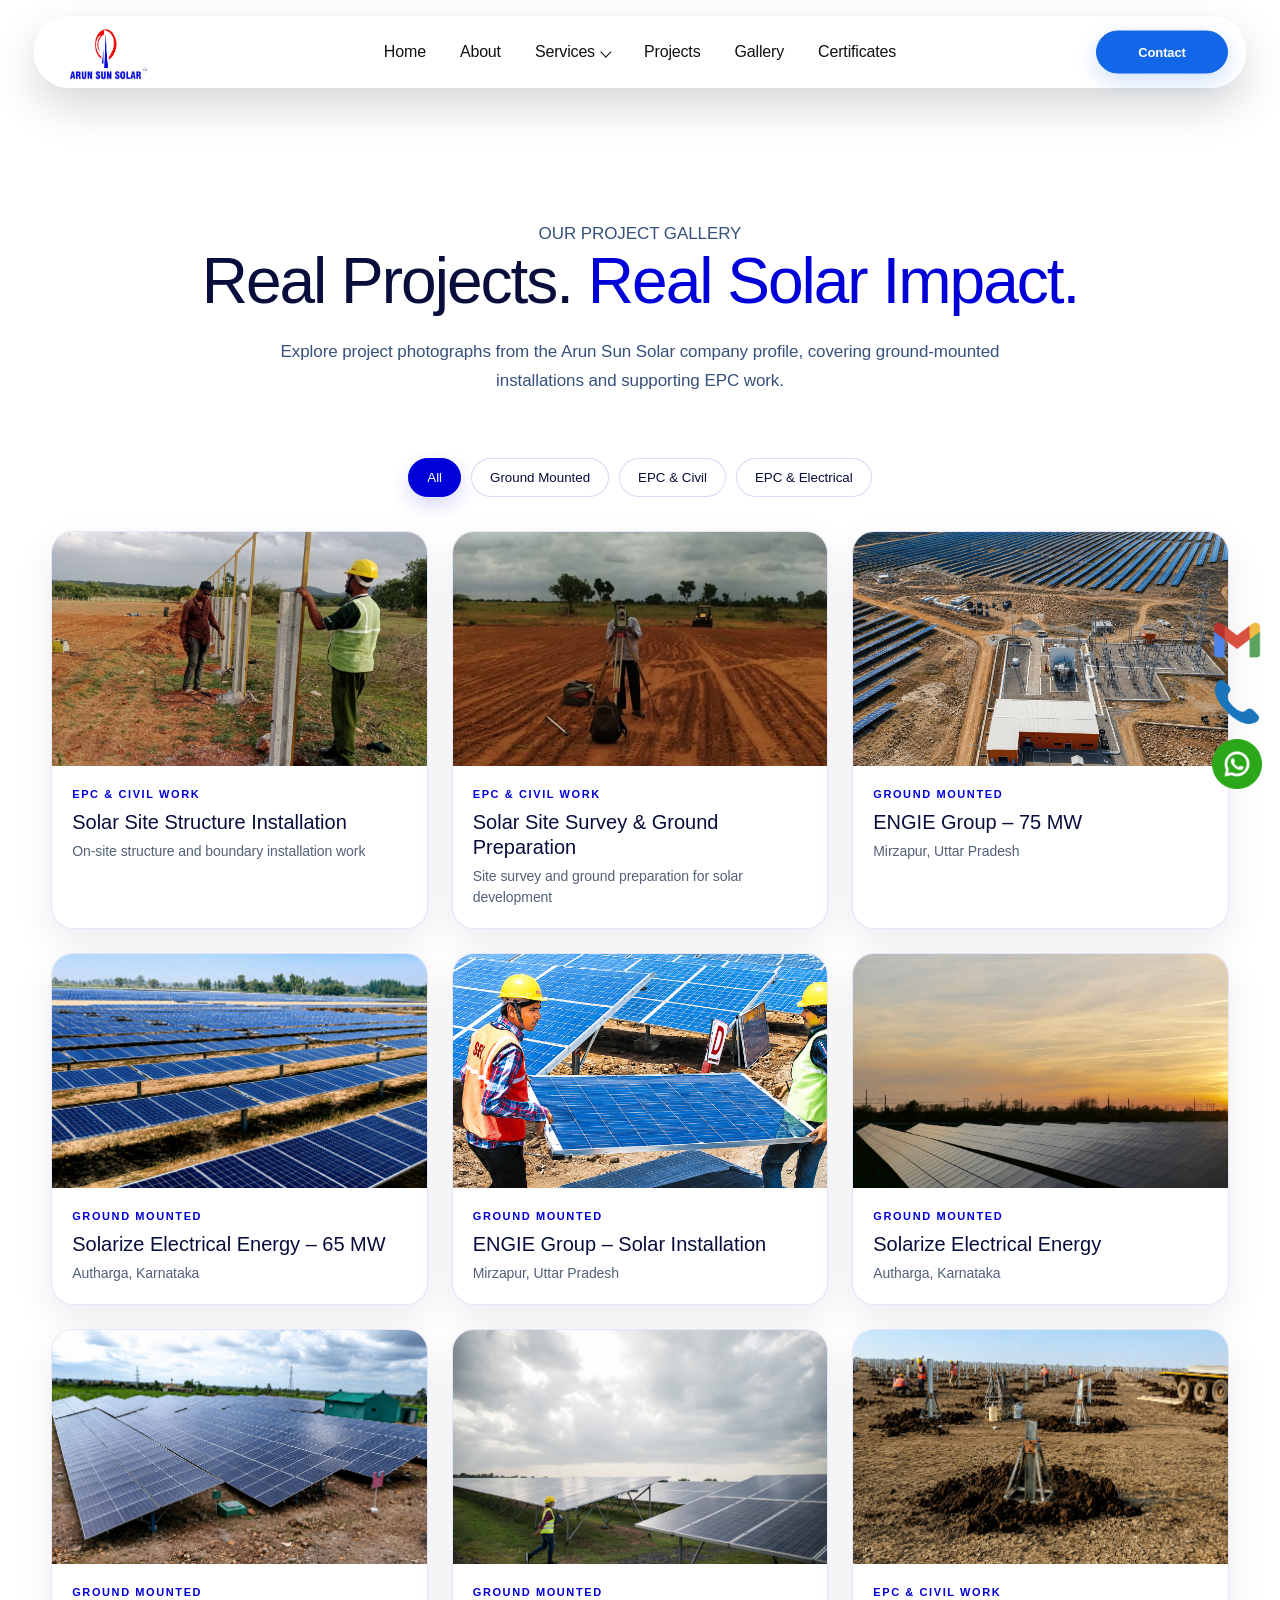
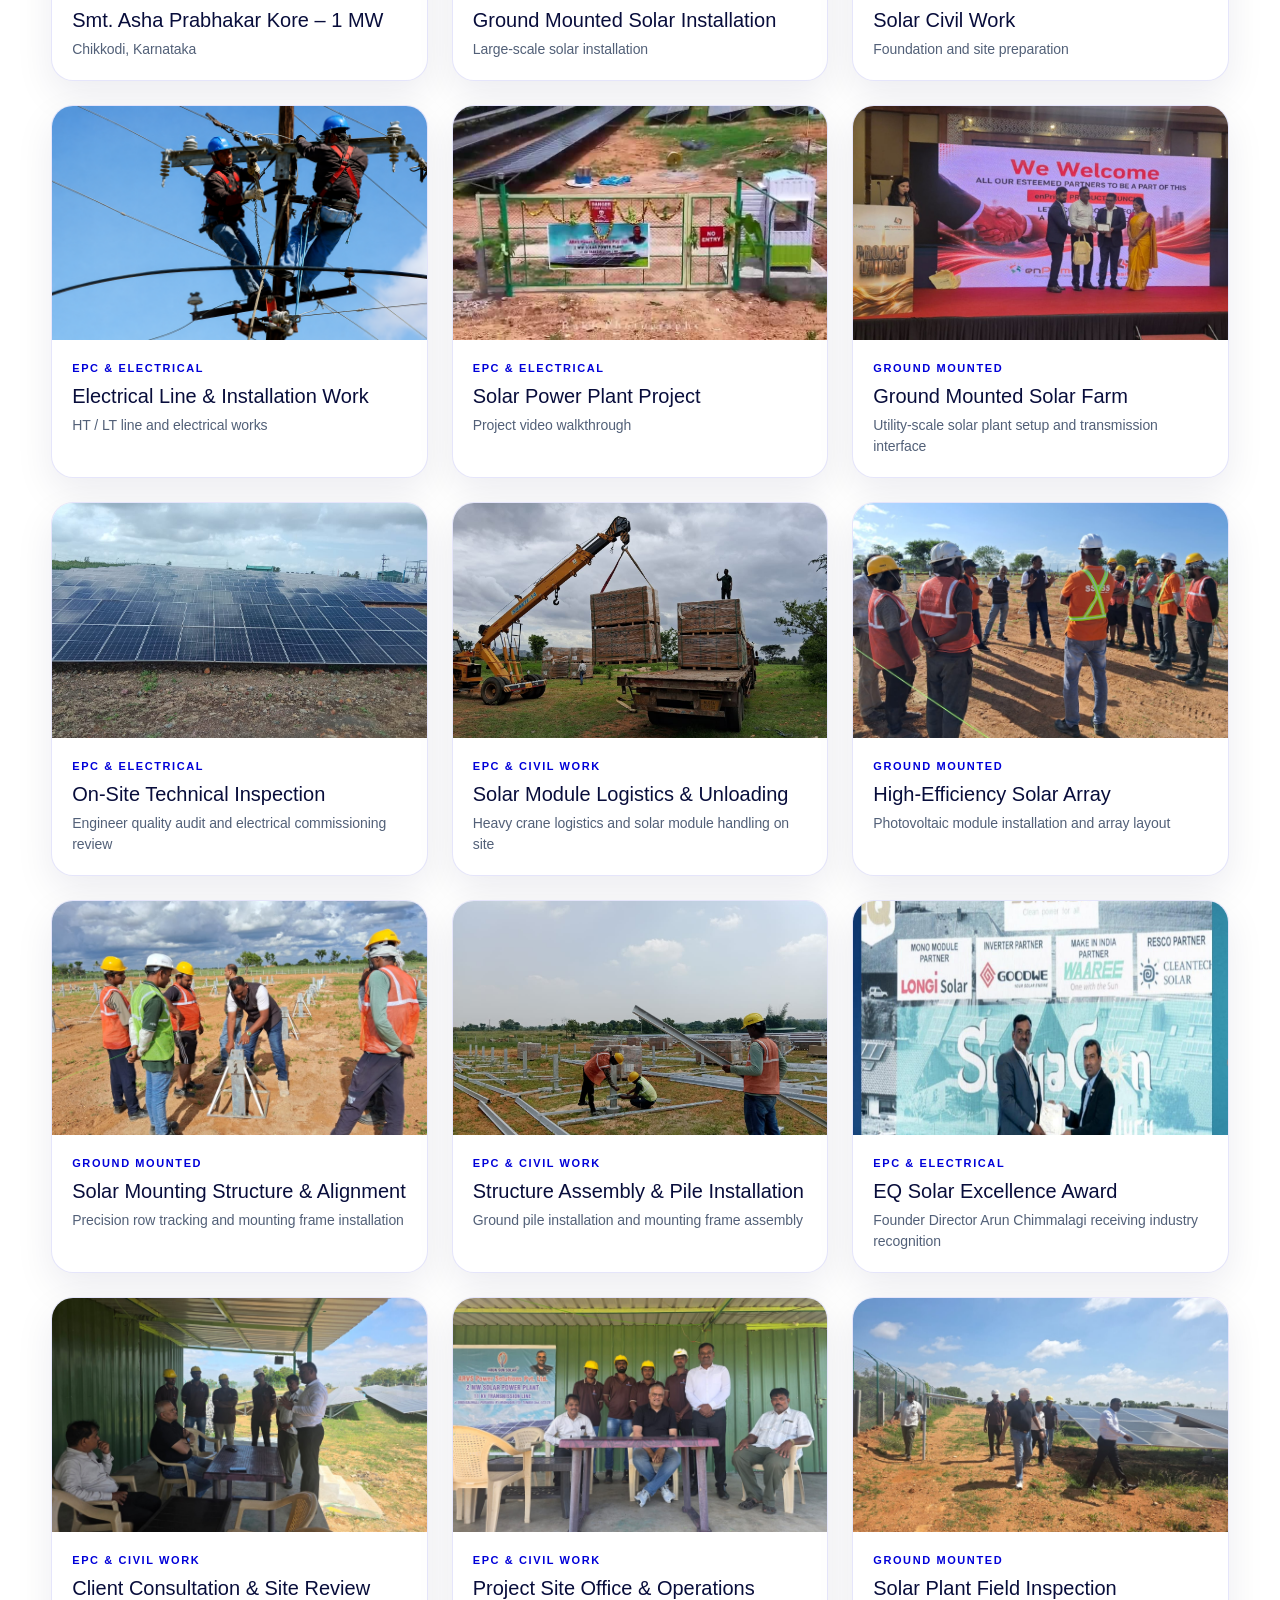
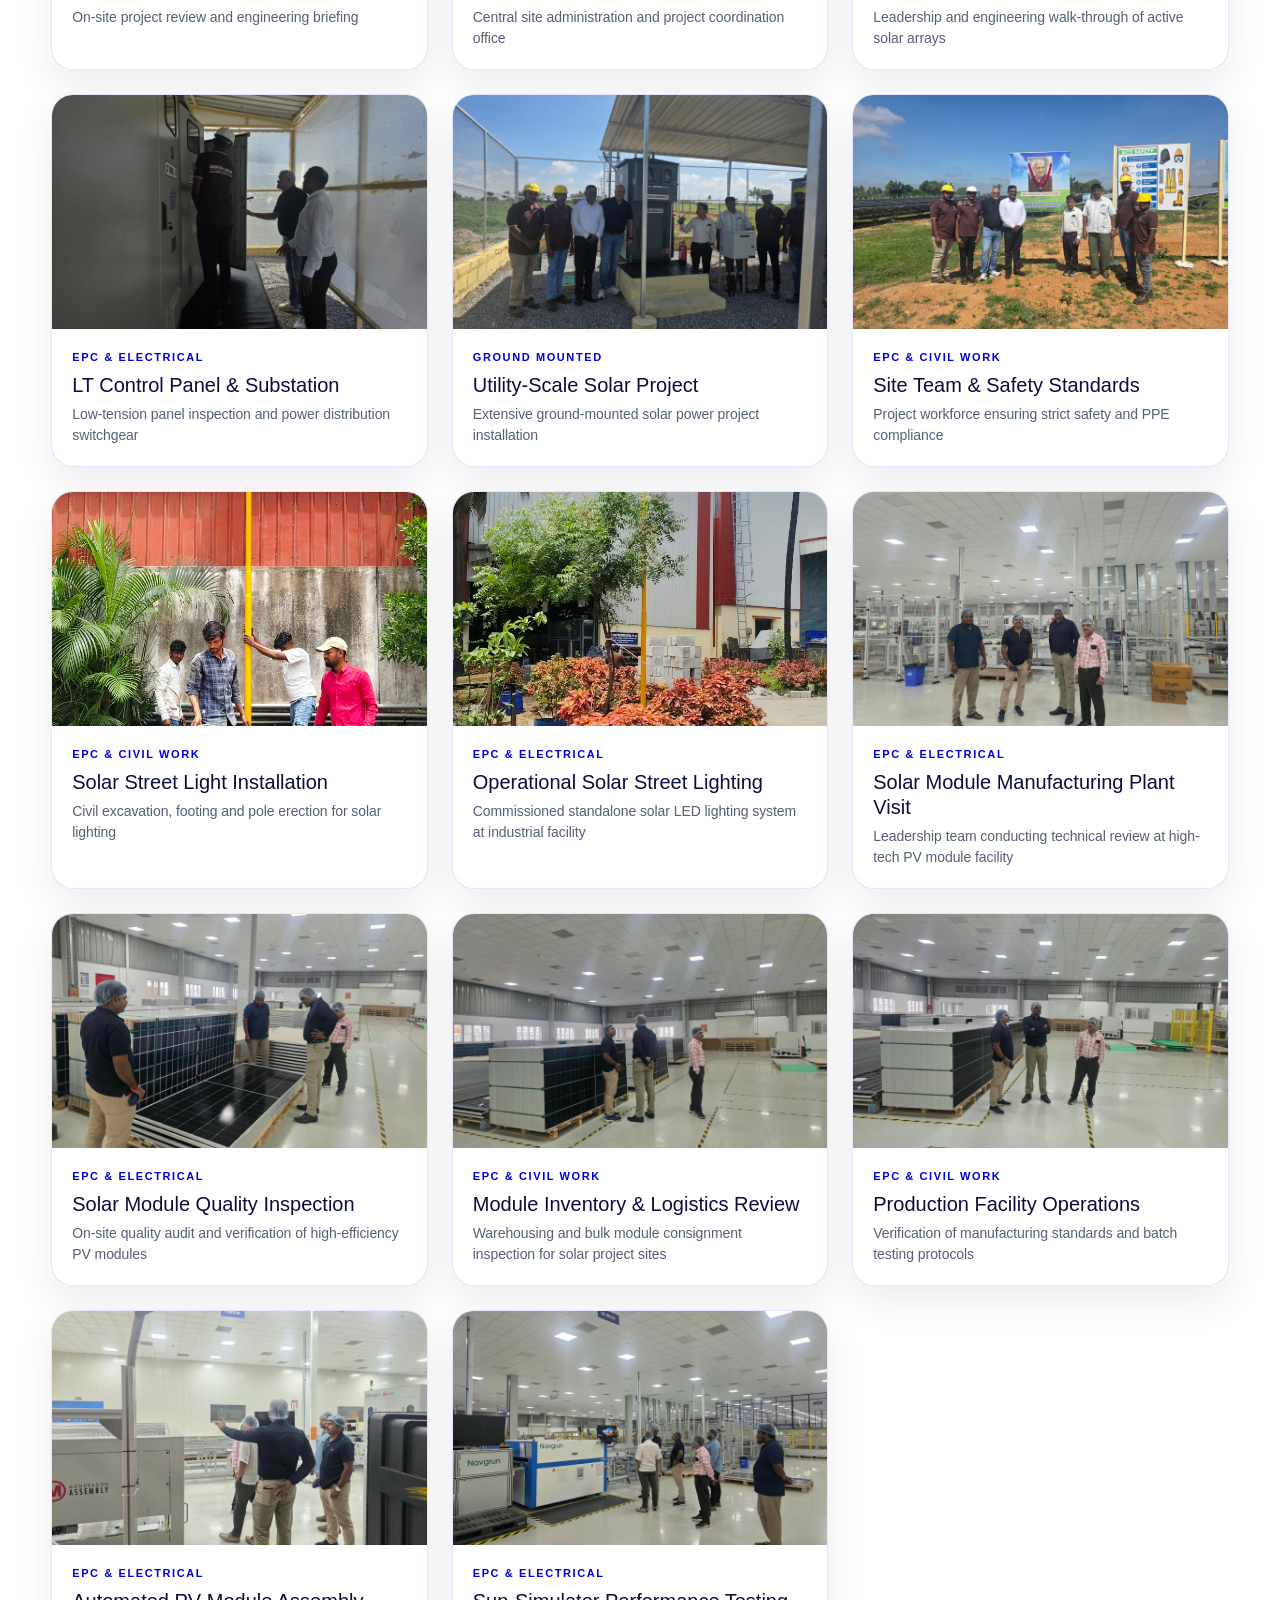
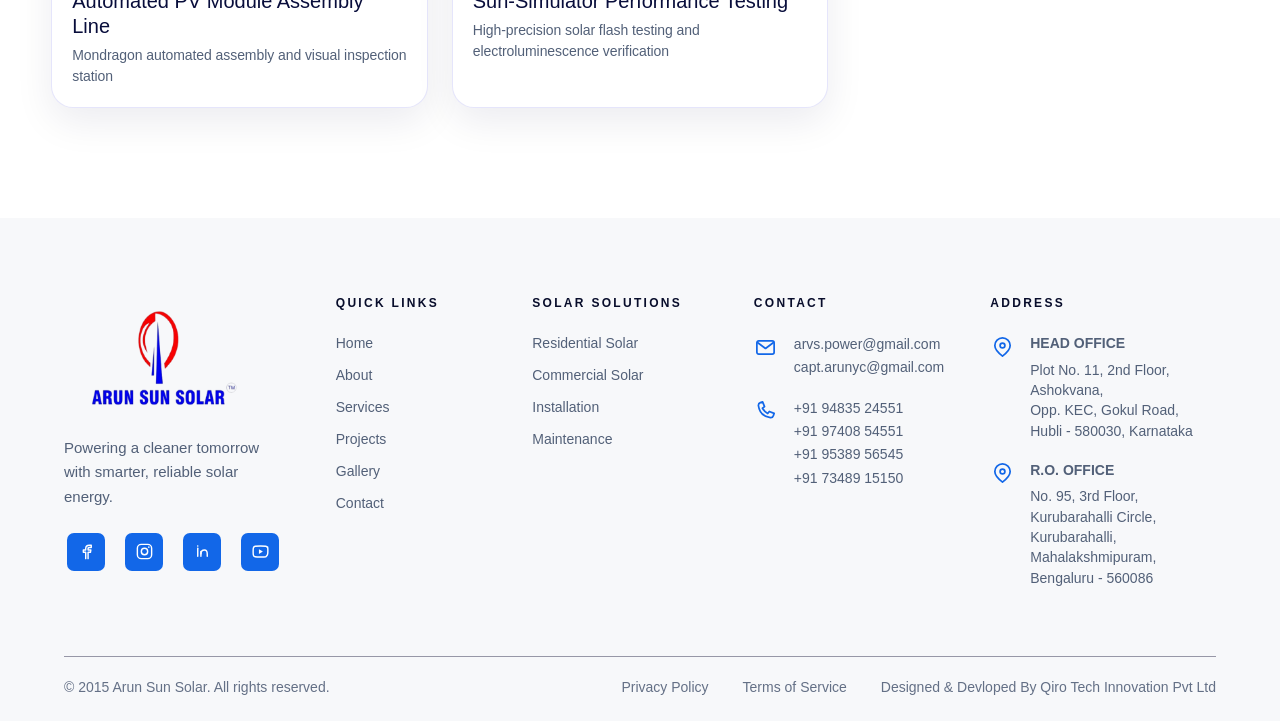
==== commit 6553cf39: "Update gallery and add new images" ====
--- a/Arun_Sun_Solar_Final/gallery.html
+++ b/Arun_Sun_Solar_Final/gallery.html
@@ -336,6 +336,66 @@
                     <div class="gallery-caption"><span>EPC & Electrical</span>
                         <h2>Operational Solar Street Lighting</h2>
                         <p>Commissioned standalone solar LED lighting system at industrial facility</p>
+                    </div>
+                </article>
+                <article class="gallery-card" data-category="EPC & Electrical" data-index="26"><button
+                        class="gallery-open" type="button" aria-label="View Solar Module Manufacturing Plant Visit"><img
+                            src="images/gallery/Gallery15.jpeg"
+                            alt="Solar module manufacturing plant visit"><span class="gallery-overlay"><span
+                                class="gallery-view">VIEW IMAGE <b>↗</b></span></span></button>
+                    <div class="gallery-caption"><span>EPC & Electrical</span>
+                        <h2>Solar Module Manufacturing Plant Visit</h2>
+                        <p>Leadership team conducting technical review at high-tech PV module facility</p>
+                    </div>
+                </article>
+                <article class="gallery-card" data-category="EPC & Electrical" data-index="27"><button
+                        class="gallery-open" type="button" aria-label="View Solar Module Quality Inspection"><img
+                            src="images/gallery/Gallery16.jpeg"
+                            alt="Solar module quality inspection"><span class="gallery-overlay"><span
+                                class="gallery-view">VIEW IMAGE <b>↗</b></span></span></button>
+                    <div class="gallery-caption"><span>EPC & Electrical</span>
+                        <h2>Solar Module Quality Inspection</h2>
+                        <p>On-site quality audit and verification of high-efficiency PV modules</p>
+                    </div>
+                </article>
+                <article class="gallery-card" data-category="EPC & Civil Work" data-index="28"><button
+                        class="gallery-open" type="button" aria-label="View Module Inventory & Logistics Review"><img
+                            src="images/gallery/Gallery17.jpeg"
+                            alt="Module inventory and logistics review"><span class="gallery-overlay"><span
+                                class="gallery-view">VIEW IMAGE <b>↗</b></span></span></button>
+                    <div class="gallery-caption"><span>EPC & Civil Work</span>
+                        <h2>Module Inventory &amp; Logistics Review</h2>
+                        <p>Warehousing and bulk module consignment inspection for solar project sites</p>
+                    </div>
+                </article>
+                <article class="gallery-card" data-category="EPC & Civil Work" data-index="29"><button
+                        class="gallery-open" type="button" aria-label="View Production Facility Operations"><img
+                            src="images/gallery/Gallery18.jpeg"
+                            alt="Production facility operations"><span class="gallery-overlay"><span
+                                class="gallery-view">VIEW IMAGE <b>↗</b></span></span></button>
+                    <div class="gallery-caption"><span>EPC & Civil Work</span>
+                        <h2>Production Facility Operations</h2>
+                        <p>Verification of manufacturing standards and batch testing protocols</p>
+                    </div>
+                </article>
+                <article class="gallery-card" data-category="EPC & Electrical" data-index="30"><button
+                        class="gallery-open" type="button" aria-label="View Automated PV Module Assembly Line"><img
+                            src="images/gallery/Gallery19.jpeg"
+                            alt="Automated PV module assembly line"><span class="gallery-overlay"><span
+                                class="gallery-view">VIEW IMAGE <b>↗</b></span></span></button>
+                    <div class="gallery-caption"><span>EPC & Electrical</span>
+                        <h2>Automated PV Module Assembly Line</h2>
+                        <p>Mondragon automated assembly and visual inspection station</p>
+                    </div>
+                </article>
+                <article class="gallery-card" data-category="EPC & Electrical" data-index="31"><button
+                        class="gallery-open" type="button" aria-label="View Sun-Simulator Performance Testing"><img
+                            src="images/gallery/Gallery20.jpeg"
+                            alt="Sun-simulator performance testing"><span class="gallery-overlay"><span
+                                class="gallery-view">VIEW IMAGE <b>↗</b></span></span></button>
+                    <div class="gallery-caption"><span>EPC & Electrical</span>
+                        <h2>Sun-Simulator Performance Testing</h2>
+                        <p>High-precision solar flash testing and electroluminescence verification</p>
                     </div>
                 </article>
             </div>
--- a/Arun_Sun_Solar_Final/css/navbar.css
+++ b/Arun_Sun_Solar_Final/css/navbar.css
@@ -22,6 +22,8 @@
 
 
 .navbar-container {
+    position: relative;
+
     width: 100%;
 
     max-width: 1440px;
@@ -213,7 +215,7 @@
 
     right: 52px;
 
-    top: 52px;
+    top: 50%;
 
     transform: translateY(-50%);
 
@@ -233,9 +235,11 @@
 
     box-sizing: border-box;
 
-    background: #2288f5;
-
-    color: #ebeaea;
+    background: #1267E8;
+
+    border: 1px solid #1267E8;
+
+    color: #ffffff;
 
     font-family: "Aktiv Grotesk", Verdana, sans-serif;
 
@@ -251,7 +255,7 @@
 
     white-space: nowrap;
 
-    box-shadow: 0 8px 22px rgba(0, 0, 0, 0.14);
+    box-shadow: 0 8px 22px rgba(18, 103, 232, 0.20);
 
     transition:
         background 0.25s ease,
@@ -272,13 +276,13 @@
 
 
 .nav-cta:hover {
-    background: #2288f5;
-
-    color: #ebeaea;
+    background: #0f58c7;
+
+    color: #ffffff;
 
     transform: translateY(calc(-50% - 2px));
 
-    box-shadow: 0 12px 28px rgba(0, 0, 0, 0.20);
+    box-shadow: 0 12px 28px rgba(18, 103, 232, 0.28);
 }
 
 
